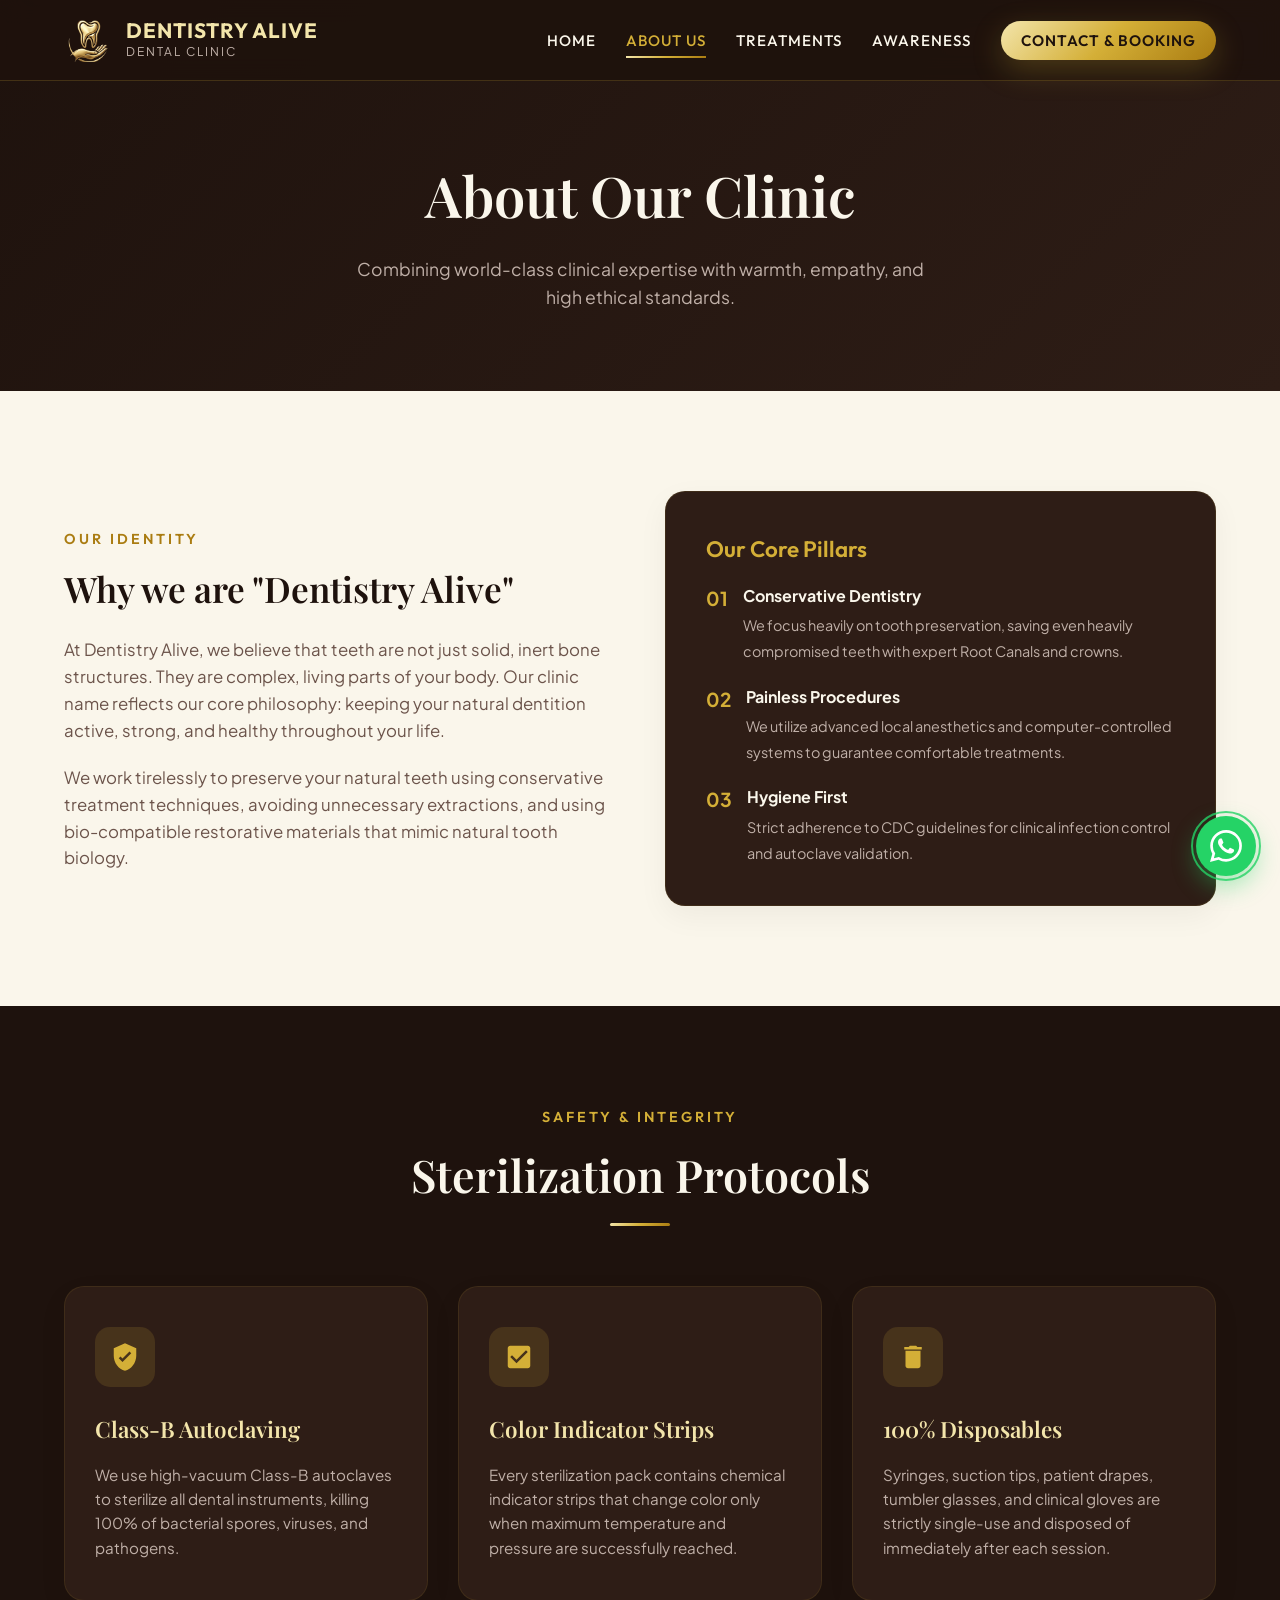
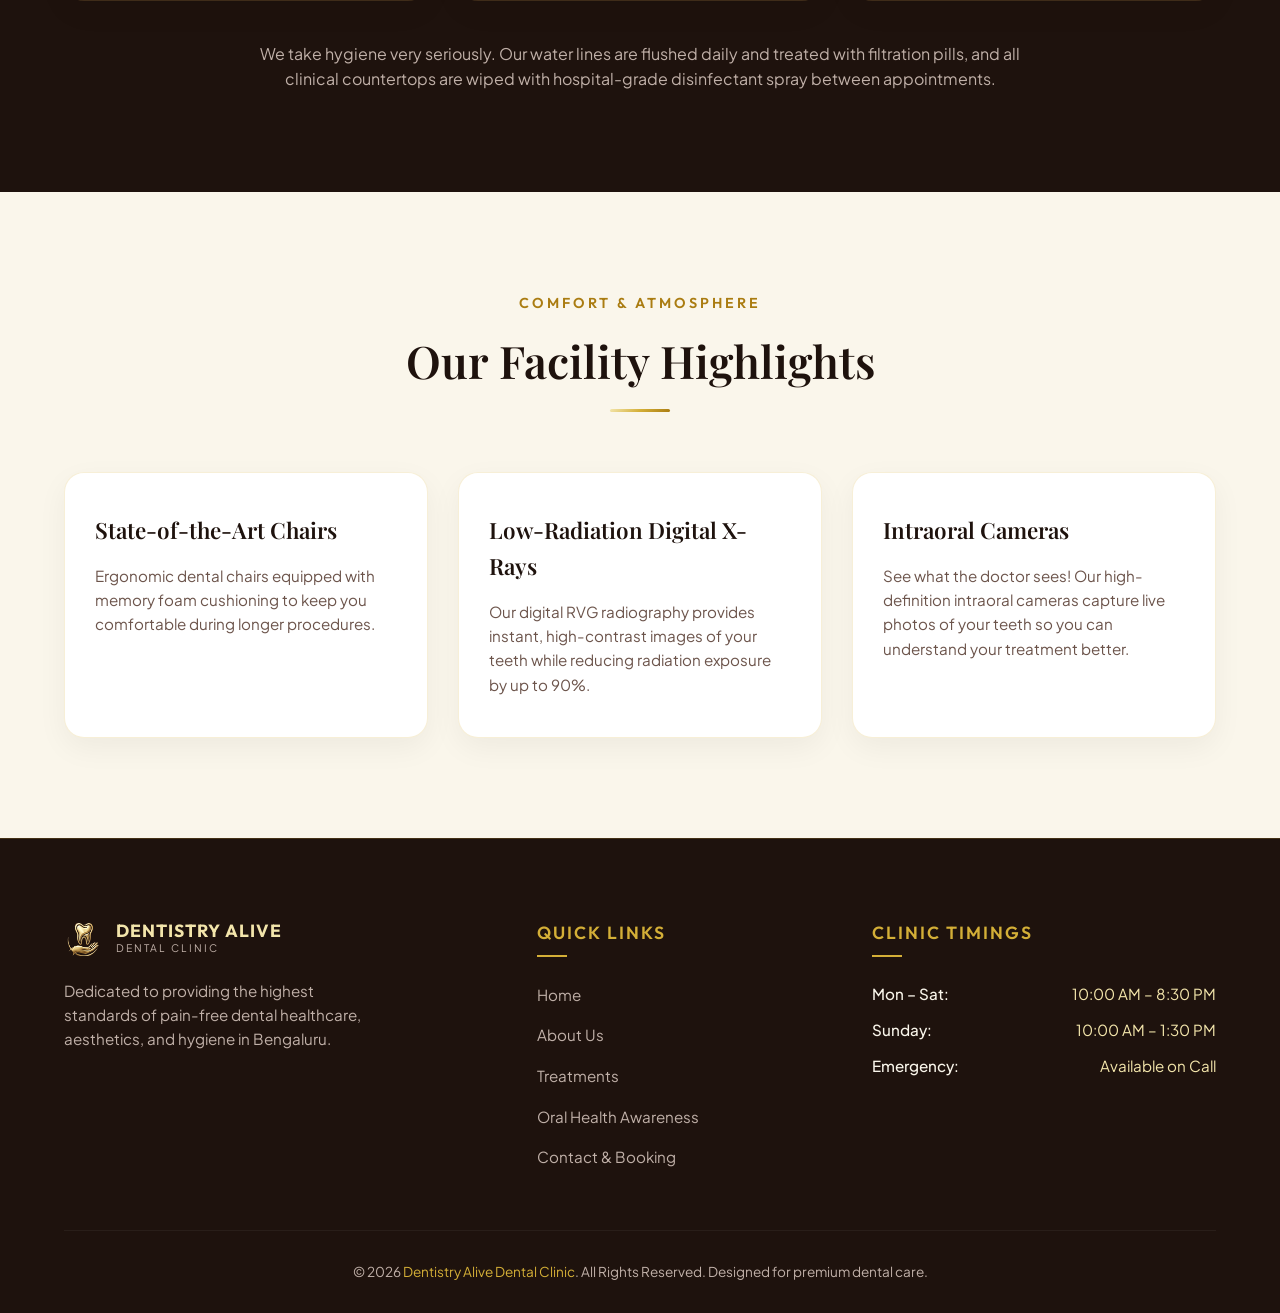
==== about.html @ 427a69ba "Initial commit of Dentistry Alive Dental Clinic website" ====
<!DOCTYPE html>
<html lang="en">
<head>
    <meta charset="UTF-8">
    <meta name="viewport" content="width=device-width, initial-scale=1.0">
    <title>About Us - Dentistry Alive Dental Clinic</title>
    <meta name="description" content="Learn more about Dentistry Alive Dental Clinic in Bengaluru. Discover our patient-centric values, top-notch sterilization protocols, and advanced technology.">
    
    <!-- CSS Stylesheets -->
    <link rel="stylesheet" href="css/style.css">
</head>
<body>

    <!-- Header / Navigation -->
    <header id="header">
        <div class="container">
            <div class="nav-wrapper">
                <a href="index.html" class="logo-container" id="logoLink">
                    <!-- Inline SVG animated logo -->
                    <img class="logo-icon" src="images/logo.png" alt="Dentistry Alive Logo">
                    <div class="logo-text">
                        <span class="title">Dentistry Alive</span>
                        <span class="subtitle">Dental Clinic</span>
                    </div>
                </a>
                
                <button class="hamburger" id="hamburgerBtn" aria-label="Toggle menu" aria-expanded="false">
                    <span></span>
                    <span></span>
                    <span></span>
                </button>
                
                <ul class="nav-menu" id="navMenu">
                    <li><a href="index.html" class="nav-link">Home</a></li>
                    <li><a href="about.html" class="nav-link">About Us</a></li>
                    <li><a href="treatments.html" class="nav-link">Treatments</a></li>
                    <li><a href="awareness.html" class="nav-link">Awareness</a></li>
                    <li><a href="contact.html" class="nav-link nav-cta">Contact & Booking</a></li>
                </ul>
            </div>
        </div>
    </header>

    <!-- Subpage Hero -->
    <section class="subpage-hero">
        <div class="container">
            <h1>About Our Clinic</h1>
            <p>Combining world-class clinical expertise with warmth, empathy, and high ethical standards.</p>
        </div>
    </section>

    <!-- Our Vision & Mission -->
    <section class="section section-light">
        <div class="container">
            <div class="grid-2">
                <div class="reveal reveal-text">
                    <span class="section-subtitle" style="display:inline-block; margin-bottom: 10px;">Our Identity</span>
                    <h2 style="font-size: 2.2rem; margin-bottom: 20px; color: var(--primary-dark);">Why we are "Dentistry Alive"</h2>
                    <p style="margin-bottom: 20px; font-size: 1.05rem; color: var(--text-muted-dark);">
                        At Dentistry Alive, we believe that teeth are not just solid, inert bone structures. They are complex, living parts of your body. Our clinic name reflects our core philosophy: keeping your natural dentition active, strong, and healthy throughout your life.
                    </p>
                    <p style="font-size: 1.05rem; color: var(--text-muted-dark);">
                        We work tirelessly to preserve your natural teeth using conservative treatment techniques, avoiding unnecessary extractions, and using bio-compatible restorative materials that mimic natural tooth biology.
                    </p>
                </div>
                <div>
                    <div class="card card-dark reveal reveal-photo" style="padding: 40px; border-radius: 20px;">
                        <h3 style="color: var(--accent-gold); margin-bottom: 15px; font-family: var(--font-accent); font-size: 1.4rem;">Our Core Pillars</h3>
                        <ul style="list-style: none; display: flex; flex-direction: column; gap: 20px; padding: 0;">
                            <li style="display: flex; gap: 15px; align-items: flex-start;">
                                <div style="color: var(--accent-gold); font-weight: bold; font-size: 1.2rem;">01</div>
                                <div>
                                    <strong style="color: var(--text-light); display: block; margin-bottom: 4px;">Conservative Dentistry</strong>
                                    <span style="font-size: 0.9rem; color: var(--text-muted-light);">We focus heavily on tooth preservation, saving even heavily compromised teeth with expert Root Canals and crowns.</span>
                                </div>
                            </li>
                            <li style="display: flex; gap: 15px; align-items: flex-start;">
                                <div style="color: var(--accent-gold); font-weight: bold; font-size: 1.2rem;">02</div>
                                <div>
                                    <strong style="color: var(--text-light); display: block; margin-bottom: 4px;">Painless Procedures</strong>
                                    <span style="font-size: 0.9rem; color: var(--text-muted-light);">We utilize advanced local anesthetics and computer-controlled systems to guarantee comfortable treatments.</span>
                                </div>
                            </li>
                            <li style="display: flex; gap: 15px; align-items: flex-start;">
                                <div style="color: var(--accent-gold); font-weight: bold; font-size: 1.2rem;">03</div>
                                <div>
                                    <strong style="color: var(--text-light); display: block; margin-bottom: 4px;">Hygiene First</strong>
                                    <span style="font-size: 0.9rem; color: var(--text-muted-light);">Strict adherence to CDC guidelines for clinical infection control and autoclave validation.</span>
                                </div>
                            </li>
                        </ul>
                    </div>
                </div>
            </div>
        </div>
    </section>

    <!-- Sterilization & Hygiene Protocol -->
    <section class="section section-dark">
        <div class="container">
            <div class="section-title-wrapper reveal reveal-text">
                <span class="section-subtitle">Safety & Integrity</span>
                <h2 class="section-title">Sterilization Protocols</h2>
            </div>
            
            <div class="grid-3">
                <div class="card card-dark reveal reveal-photo">
                    <div class="card-icon" style="background: rgba(212,175,55,0.15)">
                        <!-- Autoclave / Shield Icon -->
                        <svg viewBox="0 0 24 24" xmlns="http://www.w3.org/2000/svg">
                            <path d="M12 1L3 5v6c0 5.55 3.84 10.74 9 12 5.16-1.26 9-6.45 9-12V5l-9-4zm-2 15l-3-3 1.41-1.41L10 13.17l5.59-5.59L17 9l-7 7z" fill="var(--accent-gold)"/>
                        </svg>
                    </div>
                    <h3 class="card-title" style="color: var(--accent-gold-light);">Class-B Autoclaving</h3>
                    <p class="card-desc">We use high-vacuum Class-B autoclaves to sterilize all dental instruments, killing 100% of bacterial spores, viruses, and pathogens.</p>
                </div>

                <div class="card card-dark reveal reveal-photo">
                    <div class="card-icon" style="background: rgba(212,175,55,0.15)">
                        <!-- Chemical strip / check icon -->
                        <svg viewBox="0 0 24 24" xmlns="http://www.w3.org/2000/svg">
                            <path d="M19 3H5c-1.1 0-2 .9-2 2v14c0 1.1.9 2 2 2h14c1.1 0 2-.9 2-2V5c0-1.1-.9-2-2-2zm-9 14l-5-5 1.41-1.41L10 14.17l7.59-7.59L19 8l-9 9z" fill="var(--accent-gold)"/>
                        </svg>
                    </div>
                    <h3 class="card-title" style="color: var(--accent-gold-light);">Color Indicator Strips</h3>
                    <p class="card-desc">Every sterilization pack contains chemical indicator strips that change color only when maximum temperature and pressure are successfully reached.</p>
                </div>

                <div class="card card-dark reveal reveal-photo">
                    <div class="card-icon" style="background: rgba(212,175,55,0.15)">
                        <!-- Trash/Disposable Icon -->
                        <svg viewBox="0 0 24 24" xmlns="http://www.w3.org/2000/svg">
                            <path d="M6 19c0 1.1.9 2 2 2h8c1.1 0 2-.9 2-2V7H6v12zM19 4h-3.5l-1-1h-5l-1 1H5v2h14V4z" fill="var(--accent-gold)"/>
                        </svg>
                    </div>
                    <h3 class="card-title" style="color: var(--accent-gold-light);">100% Disposables</h3>
                    <p class="card-desc">Syringes, suction tips, patient drapes, tumbler glasses, and clinical gloves are strictly single-use and disposed of immediately after each session.</p>
                </div>
            </div>
            
            <p style="text-align: center; margin-top: 40px; color: var(--text-muted-light); max-width: 800px; margin-left: auto; margin-right: auto;">
                We take hygiene very seriously. Our water lines are flushed daily and treated with filtration pills, and all clinical countertops are wiped with hospital-grade disinfectant spray between appointments.
            </p>
        </div>
    </section>

    <!-- Clinic Environment / Facilities -->
    <section class="section section-light">
        <div class="container">
            <div class="section-title-wrapper reveal reveal-text">
                <span class="section-subtitle">Comfort & Atmosphere</span>
                <h2 class="section-title">Our Facility Highlights</h2>
            </div>
            
            <div class="grid-3">
                <div class="card reveal reveal-photo">
                    <h3 class="card-title">State-of-the-Art Chairs</h3>
                    <p class="card-desc">Ergonomic dental chairs equipped with memory foam cushioning to keep you comfortable during longer procedures.</p>
                </div>
                
                <div class="card reveal reveal-photo">
                    <h3 class="card-title">Low-Radiation Digital X-Rays</h3>
                    <p class="card-desc">Our digital RVG radiography provides instant, high-contrast images of your teeth while reducing radiation exposure by up to 90%.</p>
                </div>
                
                <div class="card reveal reveal-photo">
                    <h3 class="card-title">Intraoral Cameras</h3>
                    <p class="card-desc">See what the doctor sees! Our high-definition intraoral cameras capture live photos of your teeth so you can understand your treatment better.</p>
                </div>
            </div>
        </div>
    </section>

    <!-- Footer -->
    <footer>
        <div class="container">
            <div class="footer-grid">
                <div class="footer-brand">
                    <a href="index.html" class="logo-container" style="margin-bottom: 20px;">
                        <img class="logo-icon" src="images/logo.png" alt="Dentistry Alive Logo" style="width: 40px; height: 40px;">
                        <div class="logo-text">
                            <span class="title" style="font-size: 1.1rem;">Dentistry Alive</span>
                            <span class="subtitle" style="font-size: 0.65rem;">Dental Clinic</span>
                        </div>
                    </a>
                    <p>Dedicated to providing the highest standards of pain-free dental healthcare, aesthetics, and hygiene in Bengaluru.</p>
                </div>
                
                <div>
                    <h3 class="footer-title">Quick Links</h3>
                    <ul class="footer-links">
                        <li><a href="index.html">Home</a></li>
                        <li><a href="about.html">About Us</a></li>
                        <li><a href="treatments.html">Treatments</a></li>
                        <li><a href="awareness.html">Oral Health Awareness</a></li>
                        <li><a href="contact.html">Contact & Booking</a></li>
                    </ul>
                </div>
                
                <div>
                    <h3 class="footer-title">Clinic Timings</h3>
                    <ul class="footer-hours-list">
                        <li><span class="day">Mon – Sat:</span> <span class="time">10:00 AM – 8:30 PM</span></li>
                        <li><span class="day">Sunday:</span> <span class="time">10:00 AM – 1:30 PM</span></li>
                        <li><span class="day">Emergency:</span> <span class="time">Available on Call</span></li>
                    </ul>
                </div>
            </div>
            
            <div class="footer-bottom">
                <p>&copy; 2026 <span>Dentistry Alive Dental Clinic</span>. All Rights Reserved. Designed for premium dental care.</p>
            </div>
        </div>
    </footer>

    <!-- Scripts -->
    <script src="js/main.js"></script>
    <script src="js/logo-anim.js"></script>
</body>
</html>
---- css/style.css ----
@import url('https://fonts.googleapis.com/css2?family=Outfit:wght@300;400;500;600;700;800&family=Playfair+Display:ital,wght@0,400;0,600;0,700;1,400&family=Plus+Jakarta+Sans:wght@300;400;500;600;700&display=swap');

:root {
    --primary-dark: #1E120D;       /* Deep chocolate brown */
    --primary-mid: #2E1D16;        /* Mid chocolate brown */
    --primary-light: #4A3329;      /* Light chocolate brown for subtle states */
    --accent-gold: #D4AF37;        /* Shiny gold */
    --accent-gold-dark: #AA7C11;   /* Rich dark gold */
    --accent-gold-light: #F3E5AB;  /* Creamy soft gold */
    --accent-gold-gradient: linear-gradient(135deg, #F3E5AB 0%, #D4AF37 50%, #AA7C11 100%);
    --bg-cream: #FAF6EB;           /* Warm soft cream background */
    --bg-white: #FFFFFF;
    --text-dark: #2E1D16;
    --text-light: #FAF6EB;
    --text-muted-dark: #6C544B;
    --text-muted-light: #C0B0A8;
    --font-heading: 'Playfair Display', serif;
    --font-accent: 'Outfit', sans-serif;
    --font-body: 'Plus Jakarta Sans', sans-serif;
    
    --shadow-premium: 0 20px 40px rgba(0, 0, 0, 0.15);
    --shadow-gold: 0 10px 30px rgba(212, 175, 55, 0.25);
    --shadow-inset-gold: inset 0 0 15px rgba(243, 229, 171, 0.4);
    --border-gold-subtle: 1px solid rgba(212, 175, 55, 0.2);
    --border-gold-bright: 1px solid rgba(212, 175, 55, 0.6);
    --transition-smooth: all 0.4s cubic-bezier(0.16, 1, 0.3, 1);
}

/* Global Reset */
* {
    box-sizing: border-box;
    margin: 0;
    padding: 0;
    scroll-behavior: smooth;
}

body {
    font-family: var(--font-body);
    background-color: var(--bg-cream);
    color: var(--text-dark);
    line-height: 1.6;
    overflow-x: hidden;
}

h1, h2, h3, h4, h5, h6 {
    font-family: var(--font-heading);
    font-weight: 600;
}

/* Scrollbar styling */
::-webkit-scrollbar {
    width: 10px;
}
::-webkit-scrollbar-track {
    background: var(--primary-dark);
}
::-webkit-scrollbar-thumb {
    background: var(--accent-gold-dark);
    border-radius: 5px;
    border: 2px solid var(--primary-dark);
}
::-webkit-scrollbar-thumb:hover {
    background: var(--accent-gold);
}

/* Header & Navigation */
header {
    position: fixed;
    top: 0;
    left: 0;
    width: 100%;
    z-index: 100;
    background: rgba(30, 18, 13, 0.9);
    backdrop-filter: blur(12px);
    -webkit-backdrop-filter: blur(12px);
    border-bottom: var(--border-gold-subtle);
    padding: 15px 0;
    transition: var(--transition-smooth);
}

header.scrolled {
    padding: 10px 0;
    background: rgba(30, 18, 13, 0.98);
    box-shadow: 0 10px 30px rgba(0,0,0,0.3);
}

.container {
    max-width: 1200px;
    margin: 0 auto;
    padding: 0 24px;
}

.nav-wrapper {
    display: flex;
    justify-content: space-between;
    align-items: center;
}

/* Logo Animation in Header */
.logo-container {
    display: flex;
    align-items: center;
    text-decoration: none;
    gap: 12px;
}

.logo-icon {
    width: 50px;
    height: 50px;
    object-fit: contain;
}

.logo-text {
    display: flex;
    flex-direction: column;
}

.logo-text .title {
    font-family: var(--font-accent);
    font-weight: 700;
    font-size: 1.3rem;
    color: var(--accent-gold-light);
    letter-spacing: 1px;
    text-transform: uppercase;
    line-height: 1.1;
}

.logo-text .subtitle {
    font-family: var(--font-body);
    font-size: 0.75rem;
    color: var(--text-muted-light);
    letter-spacing: 2px;
    text-transform: uppercase;
}

.nav-menu {
    display: flex;
    list-style: none;
    gap: 30px;
    align-items: center;
}

.nav-link {
    text-decoration: none;
    color: var(--text-light);
    font-family: var(--font-accent);
    font-weight: 500;
    font-size: 0.95rem;
    letter-spacing: 1px;
    text-transform: uppercase;
    position: relative;
    padding: 8px 0;
    transition: var(--transition-smooth);
}

.nav-link::after {
    content: '';
    position: absolute;
    bottom: 0;
    left: 0;
    width: 0;
    height: 2px;
    background: var(--accent-gold-gradient);
    transition: var(--transition-smooth);
}

.nav-link:hover {
    color: var(--accent-gold);
}

.nav-link:hover::after,
.nav-link.active::after {
    width: 100%;
}

.nav-link.active {
    color: var(--accent-gold);
}

/* CTA Button in Nav */
.nav-cta {
    background: var(--accent-gold-gradient);
    color: var(--primary-dark) !important;
    padding: 10px 20px !important;
    border-radius: 30px;
    font-weight: 600;
    box-shadow: var(--shadow-gold);
    border: none;
    transition: var(--transition-smooth);
}

.nav-cta::after {
    display: none;
}

.nav-cta:hover {
    transform: translateY(-2px);
    box-shadow: 0 15px 30px rgba(212, 175, 55, 0.4);
    color: var(--primary-dark);
}

/* Mobile Toggle Hamburger */
.hamburger {
    display: none;
    flex-direction: column;
    width: 25px;
    height: 20px;
    justify-content: space-between;
    cursor: pointer;
    background: transparent;
    border: none;
    z-index: 101;
}

.hamburger span {
    display: block;
    height: 3px;
    width: 100%;
    background-color: var(--accent-gold);
    border-radius: 3px;
    transition: var(--transition-smooth);
}

/* Page Hero Section */
.hero-section {
    position: relative;
    padding: 180px 0 120px 0;
    background: linear-gradient(135deg, var(--primary-dark) 0%, var(--primary-mid) 100%);
    color: var(--text-light);
    overflow: hidden;
}

.hero-section::before {
    content: '';
    position: absolute;
    top: 0;
    left: 0;
    width: 100%;
    height: 100%;
    background-image: radial-gradient(circle at 80% 30%, rgba(214, 175, 55, 0.08) 0%, transparent 60%);
    pointer-events: none;
}

.hero-grid {
    display: grid;
    grid-template-columns: 1.1fr 0.9fr;
    gap: 60px;
    align-items: center;
}

.hero-content {
    z-index: 2;
}

.hero-tagline {
    font-family: var(--font-accent);
    color: var(--accent-gold);
    font-weight: 600;
    font-size: 1rem;
    letter-spacing: 3px;
    text-transform: uppercase;
    margin-bottom: 20px;
    display: flex;
    align-items: center;
    gap: 8px;
}

.hero-tagline::before {
    content: '';
    width: 30px;
    height: 1px;
    background-color: var(--accent-gold);
}

.hero-title {
    font-size: 4rem;
    line-height: 1.1;
    font-weight: 700;
    margin-bottom: 25px;
    color: var(--text-light);
}

.hero-title span.gold-text {
    background: var(--accent-gold-gradient);
    -webkit-background-clip: text;
    -webkit-text-fill-color: transparent;
    display: inline-block;
    position: relative;
}

/* Smile underline effect */
.smile-underline {
    display: block;
    width: 220px;
    height: 25px;
    margin-top: 5px;
    background: url("data:image/svg+xml,%3Csvg xmlns='http://www.w3.org/2000/svg' viewBox='0 0 200 20' fill='none'%3E%3Cpath d='M10,2 C70,18 130,18 190,2' stroke='%23D4AF37' stroke-width='4' stroke-linecap='round'/%3E%3C/svg%3E") no-repeat center;
    background-size: contain;
}

.hero-desc {
    font-size: 1.1rem;
    color: var(--text-muted-light);
    margin-bottom: 35px;
    max-width: 550px;
}

.hero-buttons {
    display: flex;
    gap: 20px;
    flex-wrap: wrap;
}

.btn {
    display: inline-flex;
    align-items: center;
    justify-content: center;
    padding: 15px 35px;
    border-radius: 50px;
    font-family: var(--font-accent);
    font-weight: 600;
    font-size: 1rem;
    letter-spacing: 1px;
    text-transform: uppercase;
    text-decoration: none;
    transition: var(--transition-smooth);
    cursor: pointer;
}

.btn-primary {
    background: var(--accent-gold-gradient);
    color: var(--primary-dark);
    border: none;
    box-shadow: var(--shadow-gold);
    position: relative;
    overflow: hidden;
}

.btn-primary::after {
    content: '';
    position: absolute;
    top: -50%;
    left: -50%;
    width: 200%;
    height: 200%;
    background: radial-gradient(circle, rgba(255,255,255,0.3) 0%, transparent 60%);
    transform: scale(0);
    transition: transform 0.6s ease-out;
}

.btn-primary:hover::after {
    transform: scale(1);
}

.btn-primary:hover {
    transform: translateY(-3px);
    box-shadow: 0 20px 45px rgba(212, 175, 55, 0.45);
}

.btn-secondary {
    background: transparent;
    color: var(--text-light);
    border: var(--border-gold-bright);
}

.btn-secondary:hover {
    background: rgba(212, 175, 55, 0.1);
    transform: translateY(-3px);
}

.hero-location {
    display: flex;
    align-items: center;
    gap: 10px;
    margin-top: 35px;
    font-family: var(--font-accent);
    color: var(--accent-gold-light);
    font-size: 0.95rem;
}

.hero-location svg {
    fill: var(--accent-gold);
    width: 20px;
    height: 20px;
}

/* Hero image wrapper referencing user image */
.hero-image-wrapper {
    position: relative;
    width: 100%;
    height: 480px;
    display: flex;
    justify-content: center;
    align-items: center;
}

.hero-img-box {
    position: relative;
    width: 90%;
    height: 100%;
    border-radius: 24px;
    overflow: hidden;
    box-shadow: var(--shadow-premium);
    border: var(--border-gold-subtle);
}

.hero-img-box img {
    width: 100%;
    height: 100%;
    object-fit: cover;
    object-position: center;
}

.hero-img-box::after {
    content: '';
    position: absolute;
    top: 0;
    left: 0;
    width: 100%;
    height: 100%;
    background: linear-gradient(to top, rgba(30, 18, 13, 0.6) 0%, transparent 60%);
}

.hero-badge {
    position: absolute;
    bottom: -20px;
    left: -20px;
    background: var(--primary-mid);
    border: var(--border-gold-bright);
    border-radius: 16px;
    padding: 20px;
    display: flex;
    align-items: center;
    gap: 15px;
    box-shadow: var(--shadow-premium);
    z-index: 3;
}

/* Professional Right-Half Fade-out Layout for Hero Image */
@media (min-width: 992px) {
    .hero-image-wrapper {
        position: absolute;
        top: 0;
        right: 0;
        width: 50%;
        height: 100%;
        height: 100% !important;
        margin: 0;
        padding: 0;
        z-index: 1;
    }

    .hero-img-box {
        width: 100%;
        height: 100%;
        border-radius: 0;
        border: none;
        box-shadow: none;
        mask-image: linear-gradient(to right, transparent 0%, black 45%);
        -webkit-mask-image: linear-gradient(to right, transparent 0%, black 45%);
    }

    .hero-img-box img {
        object-position: 40% center; /* Keep consultation scene aligned */
    }

    .hero-img-box::after {
        background: linear-gradient(to top, rgba(30, 18, 13, 0.7) 0%, transparent 40%),
                    linear-gradient(to right, rgba(30, 18, 13, 0.9) 0%, transparent 20%);
    }

    .hero-badge {
        bottom: 50px;
        left: 140px; /* Align badge into the visible/non-faded section */
        box-shadow: 0 15px 35px rgba(0, 0, 0, 0.5);
    }
}

.hero-badge .icon-box {
    background: var(--accent-gold-gradient);
    width: 45px;
    height: 45px;
    border-radius: 12px;
    display: flex;
    align-items: center;
    justify-content: center;
}

.hero-badge .icon-box svg {
    width: 22px;
    height: 22px;
    fill: var(--primary-dark);
}

.hero-badge .badge-text {
    display: flex;
    flex-direction: column;
}

.hero-badge .badge-num {
    font-family: var(--font-accent);
    font-weight: 700;
    font-size: 1.4rem;
    color: var(--accent-gold);
    line-height: 1;
}

.hero-badge .badge-label {
    font-size: 0.8rem;
    color: var(--text-muted-light);
    letter-spacing: 1px;
}

/* Page Headers for Subpages */
.subpage-hero {
    padding: 150px 0 80px 0;
    background: linear-gradient(135deg, var(--primary-dark) 0%, var(--primary-mid) 100%);
    color: var(--text-light);
    text-align: center;
}

.subpage-hero h1 {
    font-size: 3.5rem;
    margin-bottom: 15px;
}

.subpage-hero p {
    color: var(--text-muted-light);
    max-width: 600px;
    margin: 0 auto;
    font-size: 1.1rem;
}

/* Section styling */
.section {
    padding: 100px 0;
}

.section-light {
    background-color: var(--bg-cream);
}

.section-dark {
    background-color: var(--primary-dark);
    color: var(--text-light);
}

.section-title-wrapper {
    text-align: center;
    margin-bottom: 60px;
}

.section-subtitle {
    font-family: var(--font-accent);
    color: var(--accent-gold-dark);
    font-weight: 600;
    font-size: 0.9rem;
    letter-spacing: 3px;
    text-transform: uppercase;
    margin-bottom: 10px;
    display: block;
}

.section-dark .section-subtitle {
    color: var(--accent-gold);
}

.section-title {
    font-size: 2.8rem;
    color: var(--primary-dark);
    position: relative;
    display: inline-block;
    padding-bottom: 15px;
}

.section-dark .section-title {
    color: var(--text-light);
}

.section-title::after {
    content: '';
    position: absolute;
    bottom: 0;
    left: 50%;
    transform: translateX(-50%);
    width: 60px;
    height: 3px;
    background: var(--accent-gold-gradient);
    border-radius: 3px;
}

/* Grid Layouts */
.grid-3 {
    display: grid;
    grid-template-columns: repeat(3, 1fr);
    gap: 30px;
}

.grid-2 {
    display: grid;
    grid-template-columns: repeat(2, 1fr);
    gap: 50px;
    align-items: center;
}

/* Card Styling */
.card {
    background: var(--bg-white);
    border-radius: 20px;
    padding: 40px 30px;
    box-shadow: 0 10px 30px rgba(0,0,0,0.05);
    border: var(--border-gold-subtle);
    transition: var(--transition-smooth);
    position: relative;
    overflow: hidden;
}

.card::before {
    content: '';
    position: absolute;
    top: 0;
    left: 0;
    width: 100%;
    height: 4px;
    background: var(--accent-gold-gradient);
    transform: scaleX(0);
    transition: var(--transition-smooth);
    transform-origin: left;
}

.card:hover {
    transform: translateY(-8px);
    box-shadow: var(--shadow-premium);
}

.card:hover::before {
    transform: scaleX(1);
}

.card-icon {
    width: 60px;
    height: 60px;
    background: rgba(212, 175, 55, 0.1);
    border-radius: 15px;
    display: flex;
    align-items: center;
    justify-content: center;
    margin-bottom: 25px;
    transition: var(--transition-smooth);
}

.card-icon svg {
    width: 30px;
    height: 30px;
    fill: var(--accent-gold-dark);
    transition: var(--transition-smooth);
}

.card:hover .card-icon {
    background: var(--accent-gold-gradient);
}

.card:hover .card-icon svg {
    fill: var(--primary-dark);
}

.card-title {
    font-size: 1.4rem;
    margin-bottom: 15px;
    color: var(--primary-dark);
}

.card-desc {
    color: var(--text-muted-dark);
    font-size: 0.95rem;
}

/* Dark Card Styling (For treatments / awareness on dark background) */
.card-dark {
    background: var(--primary-mid);
    color: var(--text-light);
    border: 1px solid rgba(212, 175, 55, 0.1);
}

.card-dark .card-title {
    color: var(--text-light);
}

.card-dark .card-desc {
    color: var(--text-muted-light);
}

/* Floating WhatsApp Logo */
.whatsapp-float {
    position: fixed;
    bottom: 24px;
    right: 24px;
    width: 60px;
    height: 60px;
    background-color: #25D366;
    color: white;
    border-radius: 50%;
    display: flex;
    align-items: center;
    justify-content: center;
    box-shadow: 0 10px 25px rgba(37, 211, 102, 0.4);
    z-index: 999;
    text-decoration: none;
    transition: var(--transition-smooth);
}

.whatsapp-float svg {
    width: 32px;
    height: 32px;
    fill: white;
}

.whatsapp-float::before {
    content: '';
    position: absolute;
    top: -5px;
    left: -5px;
    right: -5px;
    bottom: -5px;
    border: 2px solid #25D366;
    border-radius: 50%;
    animation: whatsapp-pulse 2s infinite;
    opacity: 0.8;
}

.whatsapp-float:hover {
    transform: translateY(-5px) scale(1.05);
    box-shadow: 0 15px 30px rgba(37, 211, 102, 0.6);
}

@keyframes whatsapp-pulse {
    0% {
        transform: scale(0.95);
        opacity: 0.8;
    }
    50% {
        transform: scale(1.1);
        opacity: 0.3;
    }
    100% {
        transform: scale(1.2);
        opacity: 0;
    }
}

/* Contact & Form styling */
.contact-grid {
    display: grid;
    grid-template-columns: 0.8fr 1.2fr;
    gap: 50px;
}

.contact-info-panel {
    background: linear-gradient(135deg, var(--primary-dark) 0%, var(--primary-mid) 100%);
    color: var(--text-light);
    padding: 50px 40px;
    border-radius: 24px;
    box-shadow: var(--shadow-premium);
    border: var(--border-gold-subtle);
    display: flex;
    flex-direction: column;
    gap: 40px;
}

.info-item {
    display: flex;
    gap: 20px;
    align-items: flex-start;
}

.info-icon {
    width: 50px;
    height: 50px;
    background: rgba(212, 175, 55, 0.1);
    border: var(--border-gold-subtle);
    border-radius: 12px;
    display: flex;
    align-items: center;
    justify-content: center;
    flex-shrink: 0;
}

.info-icon svg {
    width: 24px;
    height: 24px;
    fill: var(--accent-gold);
}

.info-details h3 {
    font-family: var(--font-accent);
    font-size: 1.1rem;
    font-weight: 600;
    color: var(--accent-gold-light);
    margin-bottom: 5px;
    text-transform: uppercase;
    letter-spacing: 1px;
}

.info-details p, .info-details a {
    color: var(--text-muted-light);
    text-decoration: none;
    font-size: 0.95rem;
    transition: var(--transition-smooth);
}

.info-details a:hover {
    color: var(--accent-gold);
}

.social-links {
    display: flex;
    gap: 15px;
    margin-top: 10px;
}

.social-btn {
    width: 40px;
    height: 40px;
    border-radius: 50%;
    background: rgba(255,255,255,0.05);
    border: 1px solid rgba(255,255,255,0.1);
    display: flex;
    align-items: center;
    justify-content: center;
    color: var(--text-light);
    transition: var(--transition-smooth);
}

.social-btn:hover {
    background: var(--accent-gold);
    color: var(--primary-dark);
    transform: translateY(-3px);
}

/* Interactive Form */
.booking-card {
    background: var(--bg-white);
    padding: 50px;
    border-radius: 24px;
    box-shadow: 0 15px 35px rgba(0,0,0,0.05);
    border: var(--border-gold-subtle);
}

.booking-form {
    display: grid;
    grid-template-columns: 1fr 1fr;
    gap: 25px;
}

.form-full-width {
    grid-column: span 2;
}

.form-group {
    display: flex;
    flex-direction: column;
    gap: 8px;
}

.form-label {
    font-family: var(--font-accent);
    font-size: 0.9rem;
    font-weight: 600;
    color: var(--primary-dark);
    text-transform: uppercase;
    letter-spacing: 1px;
}

.form-control {
    width: 100%;
    padding: 15px 20px;
    border-radius: 12px;
    border: 1px solid #D6CEB2;
    background-color: #FAF9F5;
    font-family: var(--font-body);
    font-size: 1rem;
    color: var(--text-dark);
    transition: var(--transition-smooth);
}

.form-control:focus {
    outline: none;
    border-color: var(--accent-gold);
    background-color: var(--bg-white);
    box-shadow: 0 0 10px rgba(212, 175, 55, 0.15);
}

textarea.form-control {
    resize: vertical;
    min-height: 120px;
}

.form-actions {
    grid-column: span 2;
    display: flex;
    gap: 20px;
    margin-top: 15px;
    flex-wrap: wrap;
}

.form-actions .btn {
    flex: 1;
    min-width: 200px;
}

.btn-whatsapp-book {
    background: #25D366;
    color: white;
    border: none;
    box-shadow: 0 10px 20px rgba(37, 211, 102, 0.2);
}

.btn-whatsapp-book:hover {
    background: #20BA56;
    transform: translateY(-3px);
    box-shadow: 0 15px 30px rgba(37, 211, 102, 0.4);
}

.btn-whatsapp-book svg {
    margin-right: 10px;
    fill: white;
    width: 20px;
    height: 20px;
}

.btn-gmail-book {
    background: #D44638;
    color: white;
    border: none;
    box-shadow: 0 10px 20px rgba(212, 70, 56, 0.2);
}

.btn-gmail-book:hover {
    background: #C23A2C;
    transform: translateY(-3px);
    box-shadow: 0 15px 30px rgba(212, 70, 56, 0.4);
}

.btn-gmail-book svg {
    margin-right: 10px;
    fill: white;
    width: 20px;
    height: 20px;
}

/* Map Embed Container */
.map-section {
    padding: 0;
    line-height: 0;
    position: relative;
}

.map-container {
    width: 100%;
    height: 450px;
    border-top: 3px solid var(--accent-gold);
    border-bottom: 3px solid var(--accent-gold);
    position: relative;
    overflow: hidden;
}

.map-container iframe {
    width: 100%;
    height: 100%;
    border: 0;
}

.map-overlay-card {
    position: absolute;
    top: 30px;
    left: 30px;
    background: var(--primary-dark);
    color: var(--text-light);
    padding: 30px;
    border-radius: 16px;
    border: var(--border-gold-bright);
    box-shadow: var(--shadow-premium);
    max-width: 320px;
    line-height: 1.6;
    z-index: 10;
}

.map-overlay-card h3 {
    color: var(--accent-gold);
    font-size: 1.2rem;
    margin-bottom: 10px;
    font-family: var(--font-accent);
}

.map-overlay-card p {
    font-size: 0.9rem;
    color: var(--text-muted-light);
    margin-bottom: 15px;
}

.map-overlay-card .btn-map {
    display: inline-flex;
    align-items: center;
    color: var(--primary-dark);
    background: var(--accent-gold-gradient);
    padding: 8px 16px;
    border-radius: 8px;
    font-size: 0.85rem;
    font-weight: 600;
    text-decoration: none;
    text-transform: uppercase;
    letter-spacing: 0.5px;
    transition: var(--transition-smooth);
}

.map-overlay-card .btn-map:hover {
    transform: translateY(-2px);
    box-shadow: var(--shadow-gold);
}

/* Footer styling */
footer {
    background: var(--primary-dark);
    color: var(--text-light);
    padding: 80px 0 30px 0;
    border-top: var(--border-gold-subtle);
}

.footer-grid {
    display: grid;
    grid-template-columns: 1.2fr 0.8fr 1fr;
    gap: 60px;
    margin-bottom: 60px;
}

.footer-brand .logo-container {
    margin-bottom: 20px;
}

.footer-brand p {
    color: var(--text-muted-light);
    margin-bottom: 20px;
    max-width: 320px;
    font-size: 0.95rem;
}

.footer-title {
    font-family: var(--font-accent);
    color: var(--accent-gold);
    font-size: 1.1rem;
    text-transform: uppercase;
    letter-spacing: 2px;
    margin-bottom: 25px;
    position: relative;
    padding-bottom: 10px;
}

.footer-title::after {
    content: '';
    position: absolute;
    bottom: 0;
    left: 0;
    width: 30px;
    height: 2px;
    background: var(--accent-gold);
}

.footer-links {
    list-style: none;
    display: flex;
    flex-direction: column;
    gap: 15px;
}

.footer-links a {
    color: var(--text-muted-light);
    text-decoration: none;
    transition: var(--transition-smooth);
    font-size: 0.95rem;
}

.footer-links a:hover {
    color: var(--accent-gold);
    padding-left: 5px;
}

.footer-hours-list {
    list-style: none;
    display: flex;
    flex-direction: column;
    gap: 12px;
    font-size: 0.95rem;
}

.footer-hours-list li {
    display: flex;
    justify-content: space-between;
    color: var(--text-muted-light);
}

.footer-hours-list span.day {
    color: var(--text-light);
    font-weight: 500;
}

.footer-hours-list span.time {
    color: var(--accent-gold-light);
}

.footer-bottom {
    border-top: 1px solid rgba(255,255,255,0.05);
    padding-top: 30px;
    text-align: center;
    font-size: 0.85rem;
    color: var(--text-muted-light);
}

.footer-bottom p span {
    color: var(--accent-gold);
}

/* Treatment Page Styling */
.treatment-hero-card {
    background: linear-gradient(135deg, var(--primary-mid) 0%, var(--primary-dark) 100%);
    border: var(--border-gold-bright);
    border-radius: 24px;
    padding: 60px;
    margin-bottom: 80px;
    box-shadow: var(--shadow-premium);
}

.treatment-hero-flex {
    display: flex;
    justify-content: space-between;
    align-items: center;
    gap: 40px;
}

.treatment-hero-text {
    flex: 1.2;
}

.treatment-hero-text h2 {
    font-size: 2.2rem;
    color: var(--accent-gold-light);
    margin-bottom: 20px;
}

.treatment-hero-text p {
    color: var(--text-muted-light);
    font-size: 1.05rem;
    margin-bottom: 30px;
}

.treatment-hero-icon {
    flex: 0.8;
    display: flex;
    justify-content: center;
}

.treatment-hero-icon svg {
    width: 150px;
    height: 150px;
    fill: var(--accent-gold);
    filter: drop-shadow(0 0 20px rgba(212, 175, 55, 0.3));
}

.treatment-list-grid {
    display: grid;
    grid-template-columns: repeat(2, 1fr);
    gap: 40px;
}

.treatment-item-box {
    background: var(--bg-white);
    border-radius: 20px;
    overflow: hidden;
    box-shadow: 0 10px 30px rgba(0,0,0,0.04);
    border: var(--border-gold-subtle);
    display: flex;
    transition: var(--transition-smooth);
}

.treatment-item-box:hover {
    transform: translateY(-5px);
    box-shadow: var(--shadow-premium);
}

.treatment-item-img {
    width: 160px;
    background-color: var(--primary-mid);
    position: relative;
    display: flex;
    align-items: center;
    justify-content: center;
    flex-shrink: 0;
}

.treatment-item-img svg {
    width: 80px;
    height: 80px;
    fill: var(--accent-gold-light);
}

.treatment-item-content {
    padding: 30px;
}

.treatment-item-title {
    font-size: 1.3rem;
    margin-bottom: 12px;
    color: var(--primary-dark);
}

.treatment-item-desc {
    color: var(--text-muted-dark);
    font-size: 0.9rem;
    margin-bottom: 15px;
}

.treatment-item-link {
    color: var(--accent-gold-dark);
    font-family: var(--font-accent);
    font-size: 0.85rem;
    font-weight: 600;
    text-transform: uppercase;
    text-decoration: none;
    letter-spacing: 1px;
    display: inline-flex;
    align-items: center;
    gap: 5px;
}

.treatment-item-link::after {
    content: '→';
    transition: var(--transition-smooth);
}

.treatment-item-link:hover::after {
    transform: translateX(5px);
}

/* Dental Awareness Page Elements */
.quiz-section {
    background: linear-gradient(135deg, var(--primary-dark) 0%, var(--primary-mid) 100%);
    color: var(--text-light);
    border-radius: 24px;
    border: var(--border-gold-bright);
    padding: 60px 40px;
    box-shadow: var(--shadow-premium);
    position: relative;
    overflow: hidden;
}

.quiz-container {
    max-width: 700px;
    margin: 0 auto;
}

.quiz-header {
    text-align: center;
    margin-bottom: 40px;
}

.quiz-badge {
    display: inline-block;
    padding: 6px 16px;
    background: rgba(212, 175, 55, 0.15);
    color: var(--accent-gold);
    border-radius: 30px;
    font-family: var(--font-accent);
    font-size: 0.8rem;
    font-weight: 600;
    letter-spacing: 2px;
    text-transform: uppercase;
    margin-bottom: 15px;
    border: var(--border-gold-subtle);
}

.quiz-question-box {
    margin-bottom: 30px;
}

.quiz-question-num {
    font-family: var(--font-accent);
    font-size: 0.95rem;
    color: var(--accent-gold);
    margin-bottom: 10px;
}

.quiz-question {
    font-size: 1.6rem;
    margin-bottom: 25px;
}

.quiz-options {
    display: flex;
    flex-direction: column;
    gap: 15px;
}

.quiz-option-btn {
    background: rgba(255,255,255,0.03);
    border: 1px solid rgba(255,255,255,0.1);
    border-radius: 12px;
    padding: 16px 24px;
    color: var(--text-light);
    font-family: var(--font-body);
    font-size: 1rem;
    text-align: left;
    cursor: pointer;
    transition: var(--transition-smooth);
}

.quiz-option-btn:hover {
    background: rgba(212, 175, 55, 0.1);
    border-color: var(--accent-gold);
}

.quiz-option-btn.correct {
    background: rgba(37, 211, 102, 0.2);
    border-color: #25D366;
}

.quiz-option-btn.wrong {
    background: rgba(212, 70, 56, 0.2);
    border-color: #d44638;
}

.quiz-explanation {
    margin-top: 25px;
    background: rgba(212, 175, 55, 0.08);
    border-left: 4px solid var(--accent-gold);
    padding: 20px;
    border-radius: 0 12px 12px 0;
    display: none;
}

.quiz-explanation h4 {
    color: var(--accent-gold);
    margin-bottom: 8px;
    font-family: var(--font-accent);
}

.quiz-actions {
    display: flex;
    justify-content: space-between;
    align-items: center;
    margin-top: 30px;
}

.quiz-score-panel {
    text-align: center;
    display: none;
}

.quiz-score-circle {
    width: 150px;
    height: 150px;
    border: 5px solid var(--accent-gold);
    border-radius: 50%;
    margin: 30px auto;
    display: flex;
    flex-direction: column;
    justify-content: center;
    align-items: center;
    box-shadow: var(--shadow-gold);
}

.quiz-score-num {
    font-size: 3rem;
    font-weight: 700;
    font-family: var(--font-accent);
    color: var(--accent-gold);
}

.quiz-score-lbl {
    font-size: 0.8rem;
    color: var(--text-muted-light);
}

/* Responsive Overrides (Mobile First / Tablet Checks) */
@media (max-width: 1024px) {
    .hero-grid {
        gap: 40px;
    }
    .hero-title {
        font-size: 3.2rem;
    }
    .hero-image-wrapper {
        height: 400px;
    }
    .treatment-list-grid {
        grid-template-columns: 1fr;
    }
}

@media (max-width: 768px) {
    /* Navbar Hamburger */
    .hamburger {
        display: flex;
    }
    
    .nav-menu {
        position: fixed;
        top: 0;
        right: -100%;
        width: 80%;
        max-width: 400px;
        height: 100vh;
        background-color: var(--primary-dark);
        flex-direction: column;
        justify-content: center;
        align-items: center;
        z-index: 100;
        transition: var(--transition-smooth);
        box-shadow: -10px 0 30px rgba(0,0,0,0.5);
    }
    
    .nav-menu.active {
        right: 0;
    }
    
    .hamburger.active span:nth-child(1) {
        transform: rotate(45deg) translate(5px, 5px);
    }
    
    .hamburger.active span:nth-child(2) {
        opacity: 0;
    }
    
    .hamburger.active span:nth-child(3) {
        transform: rotate(-45deg) translate(7px, -7px);
    }
    
    .hero-grid {
        grid-template-columns: 1fr;
        text-align: center;
        gap: 60px;
    }
    
    .hero-content {
        display: flex;
        flex-direction: column;
        align-items: center;
    }
    
    .hero-tagline {
        justify-content: center;
    }
    
    .hero-tagline::before {
        display: none;
    }
    
    .smile-underline {
        margin: 5px auto 0 auto;
    }
    
    .hero-desc {
        margin-left: auto;
        margin-right: auto;
    }
    
    .hero-buttons {
        justify-content: center;
    }
    
    .hero-image-wrapper {
        height: 380px;
    }
    
    .hero-badge {
        bottom: -15px;
        left: 50%;
        transform: translateX(-50%);
        width: 90%;
        max-width: 320px;
        justify-content: center;
    }
    
    .grid-3 {
        grid-template-columns: 1fr;
        gap: 30px;
    }
    
    .grid-2 {
        grid-template-columns: 1fr;
        gap: 40px;
    }
    
    .contact-grid {
        grid-template-columns: 1fr;
    }
    
    .booking-form {
        grid-template-columns: 1fr;
    }
    
    .form-full-width {
        grid-column: span 1;
    }
    
    .form-actions {
        grid-column: span 1;
        flex-direction: column;
    }
    
    .footer-grid {
        grid-template-columns: 1fr;
        gap: 40px;
    }
    
    .treatment-hero-flex {
        flex-direction: column;
        text-align: center;
    }
    
    .treatment-item-box {
        flex-direction: column;
    }
    
    .treatment-item-img {
        width: 100%;
        height: 180px;
    }
    
    .subpage-hero h1 {
        font-size: 2.5rem;
    }
}

@media (max-width: 480px) {
    .hero-title {
        font-size: 2.4rem;
    }
    .smile-underline {
        width: 160px;
        height: 18px;
    }
    .hero-buttons .btn {
        width: 100%;
    }
    .booking-card {
        padding: 30px 20px;
    }
    .whatsapp-float {
        bottom: 16px;
        right: 16px;
        width: 50px;
        height: 50px;
    }
    .whatsapp-float svg {
        width: 26px;
        height: 26px;
    }
}

/* Scroll Reveal Animations */
.reveal {
    opacity: 0;
    will-change: transform, opacity, filter;
    transition: opacity 2s cubic-bezier(0.16, 1, 0.3, 1), 
                transform 2s cubic-bezier(0.16, 1, 0.3, 1), 
                filter 2s cubic-bezier(0.16, 1, 0.3, 1);
}

.reveal-text {
    transform: translateY(35px);
    filter: blur(4px);
}

.reveal-photo {
    transform: scale(0.96) translateY(45px);
}

/* Revealed active state */
.reveal.revealed {
    opacity: 1;
    transform: translate(0) scale(1);
    filter: blur(0);
}
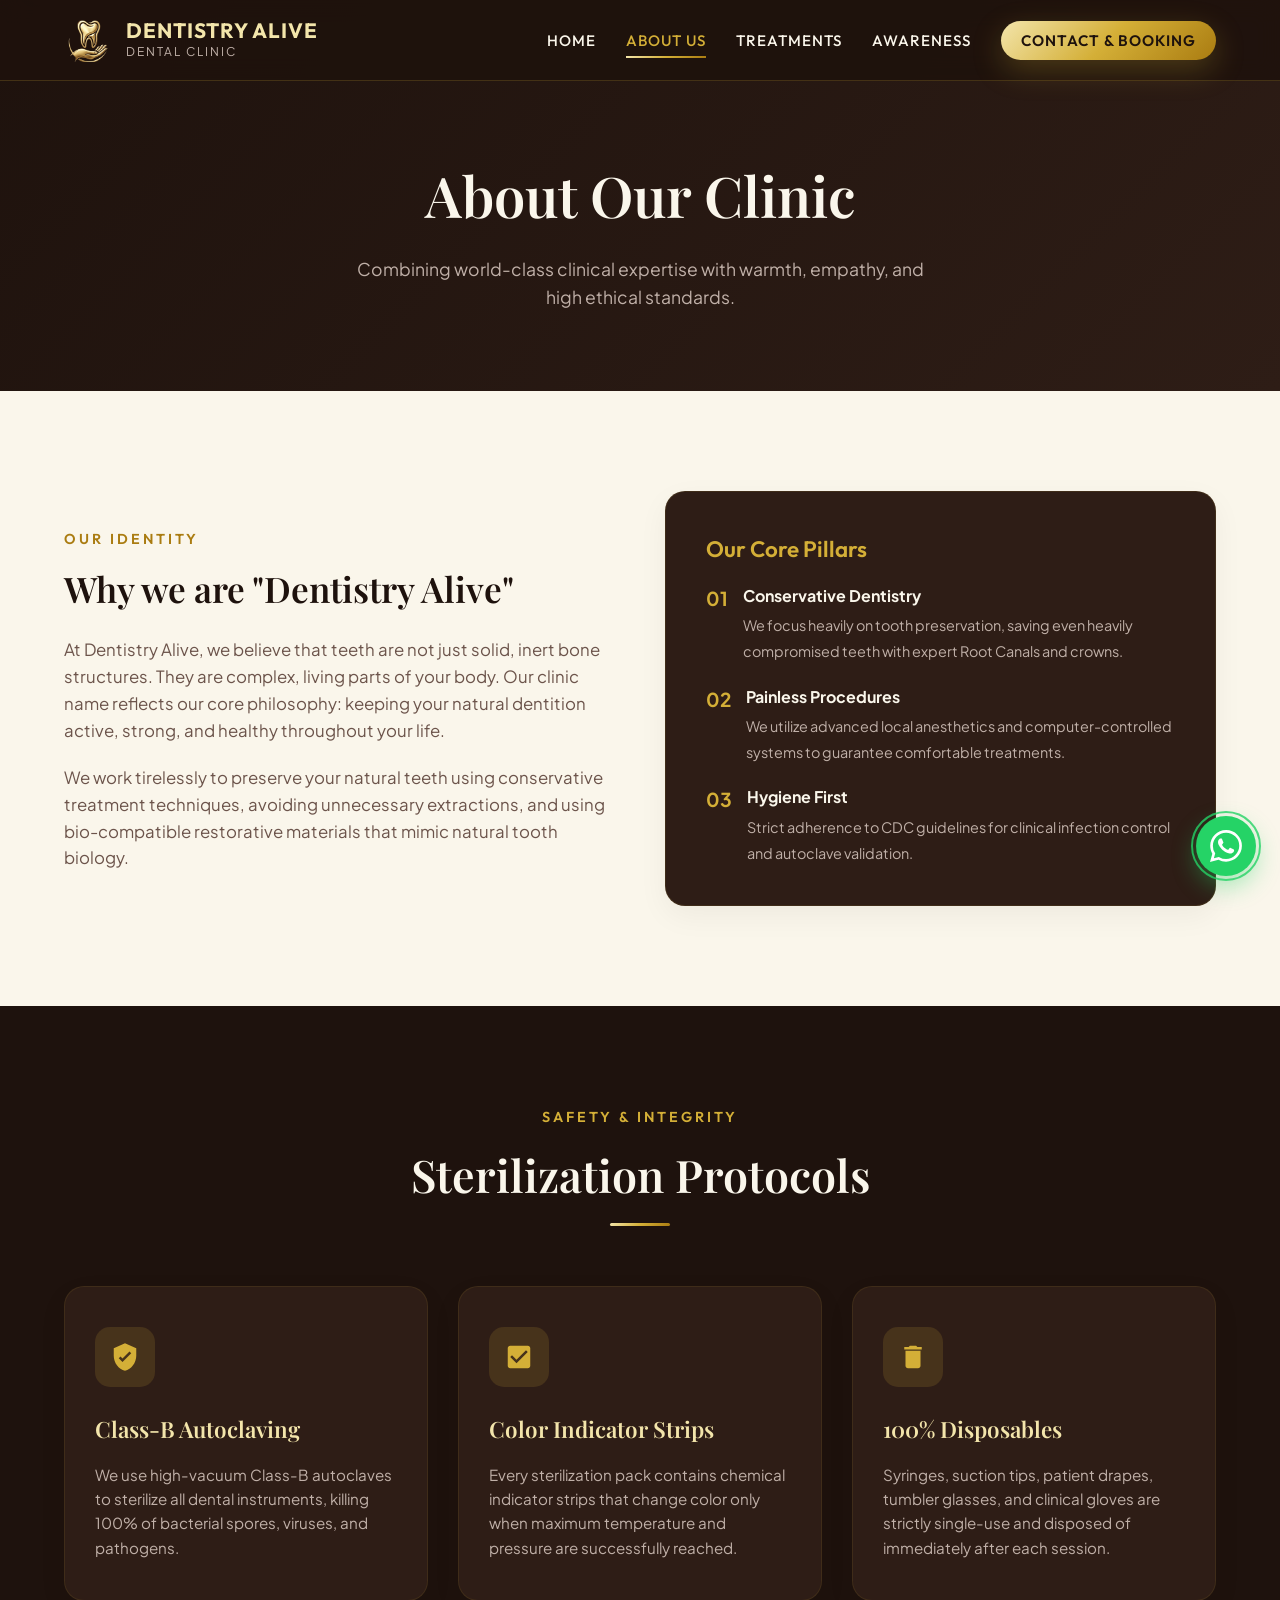
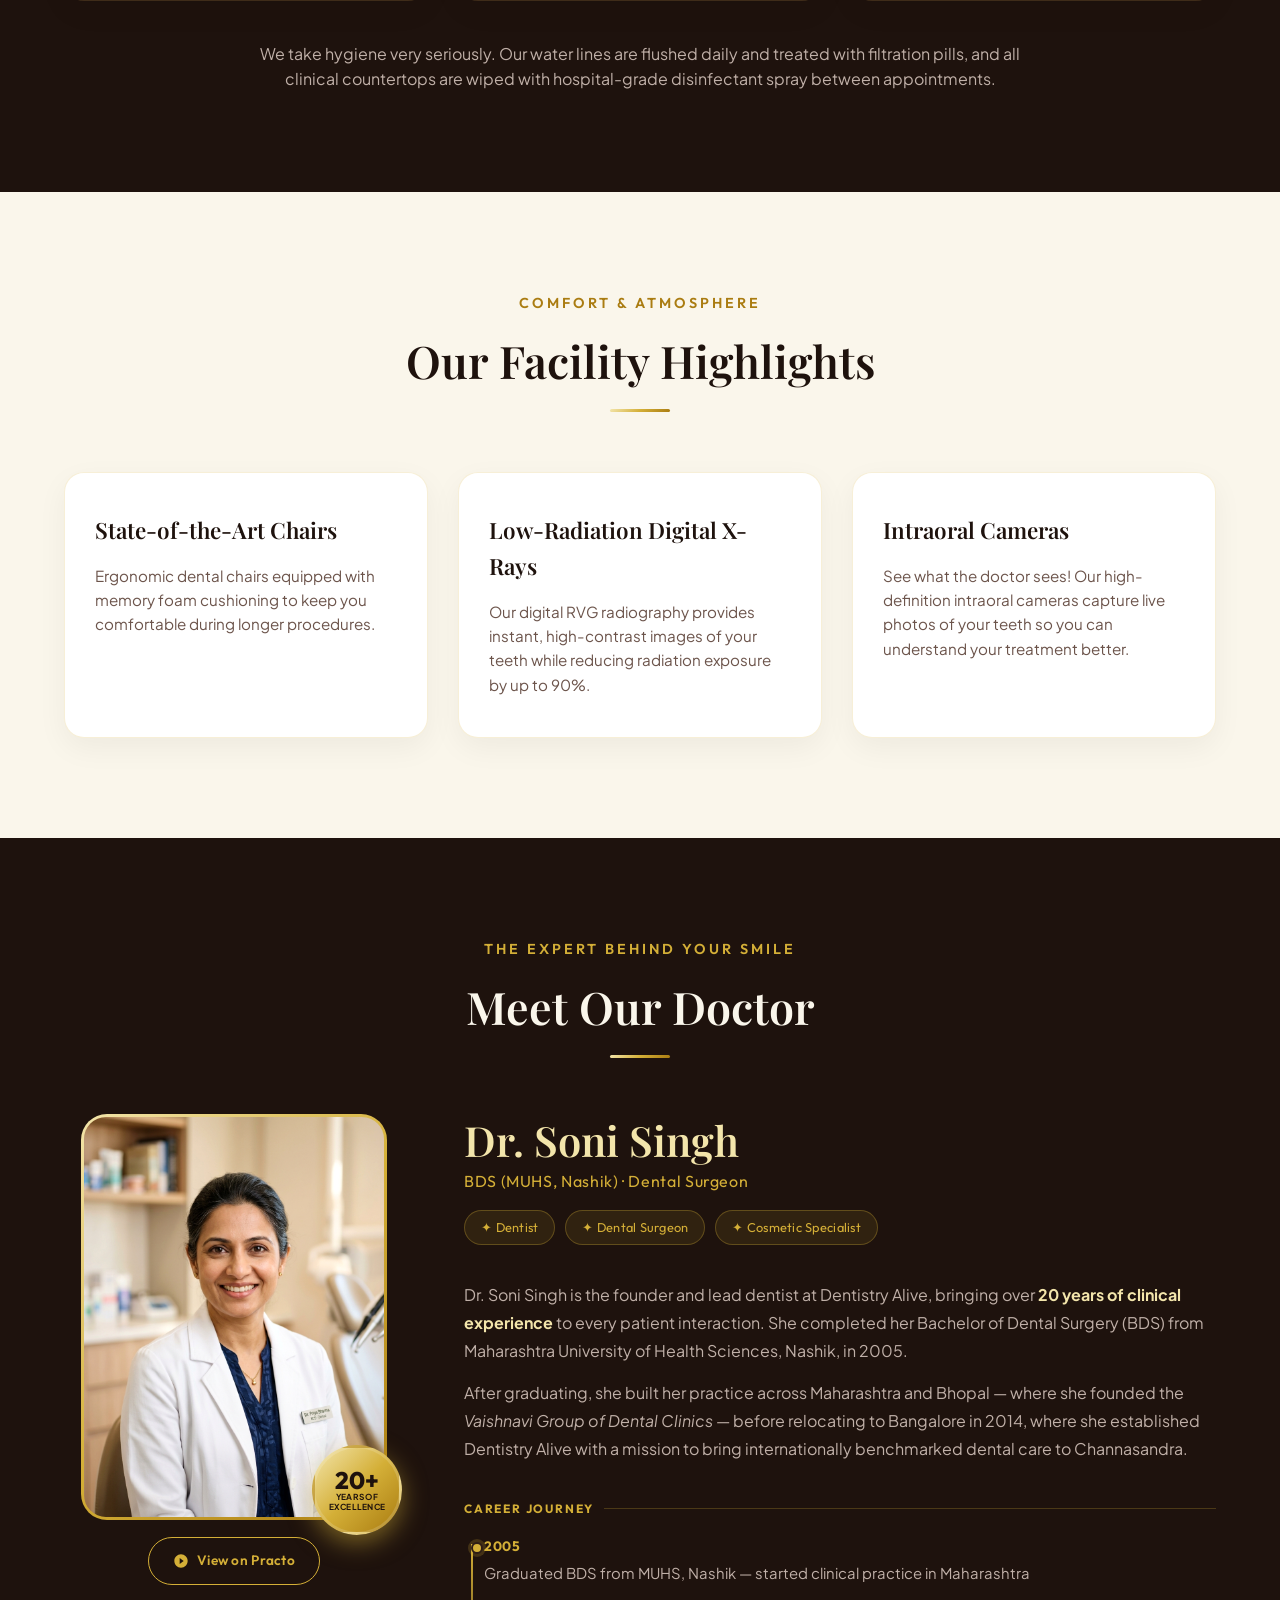
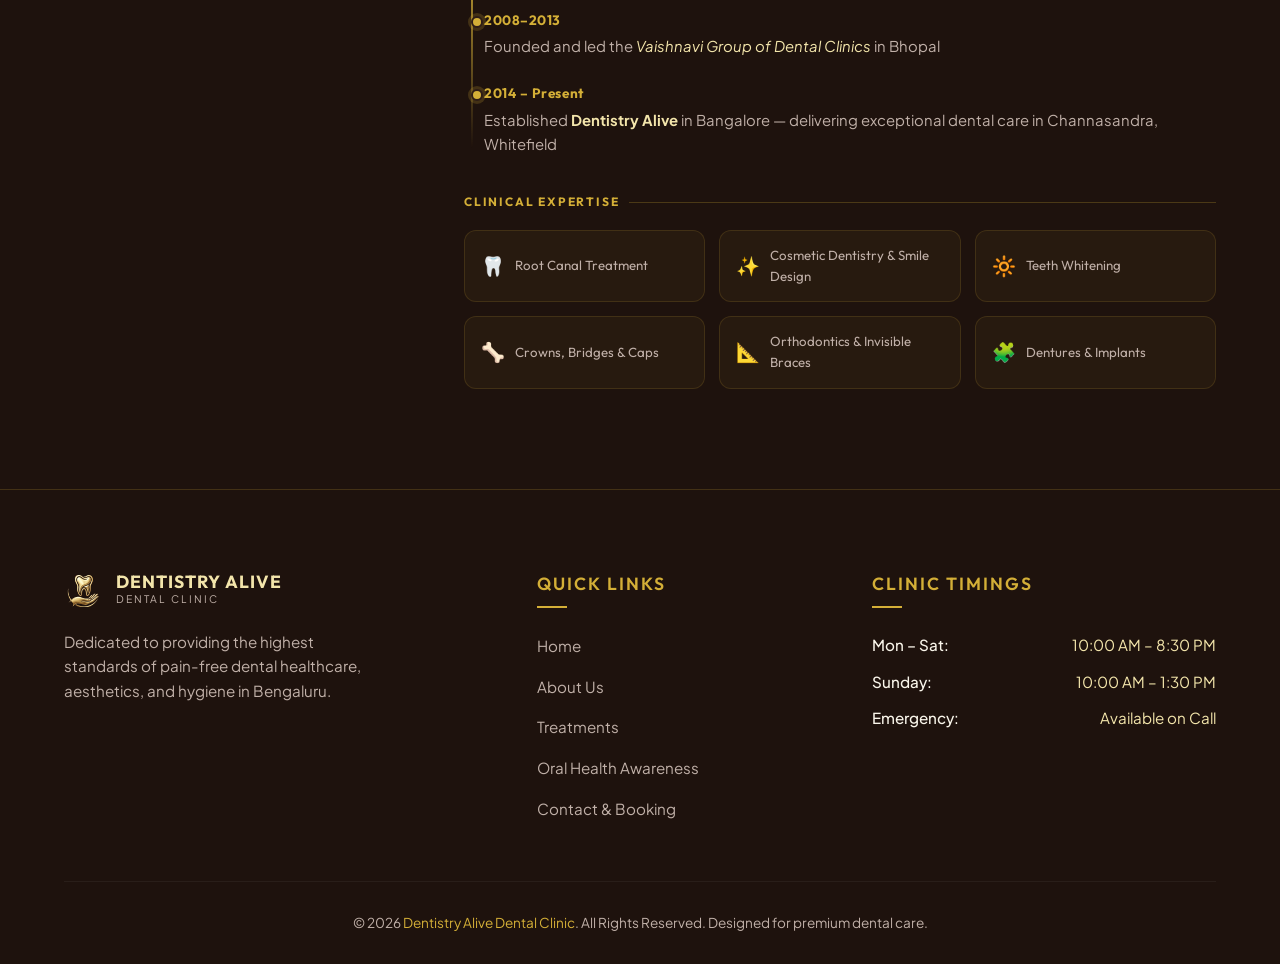
==== commit dbac0fcd: "feat: Add Dr. Soni Singh doctor profile section to About Us page - Add Meet Our Doctor section with " ====
--- a/about.html
+++ b/about.html
@@ -5,6 +5,9 @@
     <meta name="viewport" content="width=device-width, initial-scale=1.0">
     <title>About Us - Dentistry Alive Dental Clinic</title>
     <meta name="description" content="Learn more about Dentistry Alive Dental Clinic in Bengaluru. Discover our patient-centric values, top-notch sterilization protocols, and advanced technology.">
+    
+    <!-- Favicon -->
+    <link rel="icon" type="image/png" href="images/logo.png">
     
     <!-- CSS Stylesheets -->
     <link rel="stylesheet" href="css/style.css">
@@ -171,6 +174,108 @@
         </div>
     </section>
 
+    <!-- Meet the Doctor -->
+    <section class="section section-dark" id="doctor">
+        <div class="container">
+            <div class="section-title-wrapper reveal reveal-text">
+                <span class="section-subtitle">The Expert Behind Your Smile</span>
+                <h2 class="section-title">Meet Our Doctor</h2>
+            </div>
+
+            <div class="doctor-profile-card reveal">
+                <div class="doctor-photo-wrapper">
+                    <div class="doctor-photo-frame">
+                        <img src="images/dr_soni_singh.jpg" alt="Dr. Soni Singh - BDS, Dentist & Dental Surgeon" class="doctor-photo">
+                        <div class="doctor-badge">
+                            <span class="doctor-badge-years">20+</span>
+                            <span class="doctor-badge-label">Years of Excellence</span>
+                        </div>
+                    </div>
+                    <div class="doctor-practo-link">
+                        <a href="https://www.practo.com/bangalore/doctor/dr-soni-singh-dentist" target="_blank" rel="noopener noreferrer" class="btn-practo">
+                            <svg viewBox="0 0 24 24" width="16" height="16" fill="currentColor"><path d="M12 2C6.48 2 2 6.48 2 12s4.48 10 10 10 10-4.48 10-10S17.52 2 12 2zm-2 14.5v-9l6 4.5-6 4.5z"/></svg>
+                            View on Practo
+                        </a>
+                    </div>
+                </div>
+
+                <div class="doctor-info">
+                    <div class="doctor-name-block">
+                        <h3 class="doctor-name">Dr. Soni Singh</h3>
+                        <p class="doctor-degree">BDS (MUHS, Nashik) · Dental Surgeon</p>
+                        <div class="doctor-tags">
+                            <span class="doctor-tag">✦ Dentist</span>
+                            <span class="doctor-tag">✦ Dental Surgeon</span>
+                            <span class="doctor-tag">✦ Cosmetic Specialist</span>
+                        </div>
+                    </div>
+
+                    <div class="doctor-bio">
+                        <p>Dr. Soni Singh is the founder and lead dentist at Dentistry Alive, bringing over <strong>20 years of clinical experience</strong> to every patient interaction. She completed her Bachelor of Dental Surgery (BDS) from Maharashtra University of Health Sciences, Nashik, in 2005.</p>
+                        <p style="margin-top: 14px;">After graduating, she built her practice across Maharashtra and Bhopal — where she founded the <em>Vaishnavi Group of Dental Clinics</em> — before relocating to Bangalore in 2014, where she established Dentistry Alive with a mission to bring internationally benchmarked dental care to Channasandra.</p>
+                    </div>
+
+                    <div class="doctor-journey">
+                        <h4 class="doctor-section-label">Career Journey</h4>
+                        <div class="doctor-timeline">
+                            <div class="timeline-item">
+                                <div class="timeline-dot"></div>
+                                <div class="timeline-content">
+                                    <span class="timeline-year">2005</span>
+                                    <p>Graduated BDS from MUHS, Nashik — started clinical practice in Maharashtra</p>
+                                </div>
+                            </div>
+                            <div class="timeline-item">
+                                <div class="timeline-dot"></div>
+                                <div class="timeline-content">
+                                    <span class="timeline-year">2008–2013</span>
+                                    <p>Founded and led the <em>Vaishnavi Group of Dental Clinics</em> in Bhopal</p>
+                                </div>
+                            </div>
+                            <div class="timeline-item">
+                                <div class="timeline-dot"></div>
+                                <div class="timeline-content">
+                                    <span class="timeline-year">2014 – Present</span>
+                                    <p>Established <strong>Dentistry Alive</strong> in Bangalore — delivering exceptional dental care in Channasandra, Whitefield</p>
+                                </div>
+                            </div>
+                        </div>
+                    </div>
+
+                    <div class="doctor-specializations">
+                        <h4 class="doctor-section-label">Clinical Expertise</h4>
+                        <div class="spec-grid">
+                            <div class="spec-item">
+                                <span class="spec-icon">🦷</span>
+                                <span>Root Canal Treatment</span>
+                            </div>
+                            <div class="spec-item">
+                                <span class="spec-icon">✨</span>
+                                <span>Cosmetic Dentistry & Smile Design</span>
+                            </div>
+                            <div class="spec-item">
+                                <span class="spec-icon">🔆</span>
+                                <span>Teeth Whitening</span>
+                            </div>
+                            <div class="spec-item">
+                                <span class="spec-icon">🦴</span>
+                                <span>Crowns, Bridges & Caps</span>
+                            </div>
+                            <div class="spec-item">
+                                <span class="spec-icon">📐</span>
+                                <span>Orthodontics & Invisible Braces</span>
+                            </div>
+                            <div class="spec-item">
+                                <span class="spec-icon">🧩</span>
+                                <span>Dentures & Implants</span>
+                            </div>
+                        </div>
+                    </div>
+                </div>
+            </div>
+        </div>
+    </section>
+
     <!-- Footer -->
     <footer>
         <div class="container">
--- a/css/style.css
+++ b/css/style.css
@@ -1580,3 +1580,320 @@
     transform: translate(0) scale(1);
     filter: blur(0);
 }
+
+/* =============================================
+   DOCTOR PROFILE SECTION
+   ============================================= */
+
+.doctor-profile-card {
+    display: grid;
+    grid-template-columns: 340px 1fr;
+    gap: 60px;
+    align-items: start;
+    margin-top: 50px;
+}
+
+/* Photo Column */
+.doctor-photo-wrapper {
+    display: flex;
+    flex-direction: column;
+    align-items: center;
+    gap: 20px;
+    position: sticky;
+    top: 100px;
+}
+
+.doctor-photo-frame {
+    position: relative;
+    width: 100%;
+    max-width: 300px;
+    border-radius: 24px;
+    overflow: visible;
+}
+
+.doctor-photo-frame::before {
+    content: '';
+    position: absolute;
+    inset: -3px;
+    border-radius: 26px;
+    background: var(--accent-gold-gradient);
+    z-index: 0;
+}
+
+.doctor-photo {
+    position: relative;
+    z-index: 1;
+    width: 100%;
+    display: block;
+    border-radius: 22px;
+    object-fit: cover;
+    aspect-ratio: 3/4;
+    filter: brightness(1.02) contrast(1.02);
+}
+
+.doctor-badge {
+    position: absolute;
+    bottom: -18px;
+    right: -18px;
+    z-index: 2;
+    background: var(--accent-gold-gradient);
+    border-radius: 50%;
+    width: 90px;
+    height: 90px;
+    display: flex;
+    flex-direction: column;
+    align-items: center;
+    justify-content: center;
+    text-align: center;
+    box-shadow: 0 8px 25px rgba(212,175,55,0.5);
+    border: 3px solid rgba(255,255,255,0.15);
+}
+
+.doctor-badge-years {
+    font-size: 1.5rem;
+    font-weight: 800;
+    font-family: var(--font-accent);
+    color: var(--primary-dark);
+    line-height: 1;
+}
+
+.doctor-badge-label {
+    font-size: 0.52rem;
+    font-weight: 700;
+    color: var(--primary-dark);
+    text-transform: uppercase;
+    letter-spacing: 0.03em;
+    line-height: 1.2;
+    text-align: center;
+    padding: 0 4px;
+}
+
+.btn-practo {
+    display: inline-flex;
+    align-items: center;
+    gap: 8px;
+    padding: 12px 24px;
+    border-radius: 50px;
+    border: 1.5px solid var(--accent-gold);
+    color: var(--accent-gold);
+    font-family: var(--font-accent);
+    font-size: 0.85rem;
+    font-weight: 600;
+    text-decoration: none;
+    letter-spacing: 0.02em;
+    transition: var(--transition-smooth);
+    background: transparent;
+}
+
+.btn-practo:hover {
+    background: var(--accent-gold);
+    color: var(--primary-dark);
+    box-shadow: var(--shadow-gold);
+    transform: translateY(-2px);
+}
+
+/* Info Column */
+.doctor-info {
+    display: flex;
+    flex-direction: column;
+    gap: 36px;
+}
+
+.doctor-name {
+    font-family: var(--font-heading);
+    font-size: 2.6rem;
+    color: var(--accent-gold-light);
+    margin-bottom: 6px;
+    line-height: 1.1;
+}
+
+.doctor-degree {
+    font-family: var(--font-accent);
+    font-size: 1rem;
+    color: var(--accent-gold);
+    letter-spacing: 0.04em;
+    margin-bottom: 16px;
+}
+
+.doctor-tags {
+    display: flex;
+    flex-wrap: wrap;
+    gap: 10px;
+}
+
+.doctor-tag {
+    display: inline-block;
+    padding: 6px 16px;
+    background: rgba(212, 175, 55, 0.1);
+    border: 1px solid rgba(212, 175, 55, 0.3);
+    border-radius: 50px;
+    font-family: var(--font-accent);
+    font-size: 0.8rem;
+    color: var(--accent-gold);
+    letter-spacing: 0.02em;
+}
+
+.doctor-bio p {
+    font-size: 1rem;
+    color: var(--text-muted-light);
+    line-height: 1.75;
+}
+
+.doctor-bio strong {
+    color: var(--accent-gold-light);
+}
+
+.doctor-section-label {
+    font-family: var(--font-accent);
+    font-size: 0.75rem;
+    font-weight: 700;
+    text-transform: uppercase;
+    letter-spacing: 0.15em;
+    color: var(--accent-gold);
+    margin-bottom: 18px;
+    display: flex;
+    align-items: center;
+    gap: 10px;
+}
+
+.doctor-section-label::after {
+    content: '';
+    flex: 1;
+    height: 1px;
+    background: rgba(212, 175, 55, 0.25);
+}
+
+/* Timeline */
+.doctor-timeline {
+    display: flex;
+    flex-direction: column;
+    gap: 0;
+    position: relative;
+    padding-left: 20px;
+}
+
+.doctor-timeline::before {
+    content: '';
+    position: absolute;
+    left: 7px;
+    top: 8px;
+    bottom: 8px;
+    width: 2px;
+    background: linear-gradient(to bottom, var(--accent-gold), transparent);
+}
+
+.timeline-item {
+    display: flex;
+    gap: 20px;
+    align-items: flex-start;
+    padding-bottom: 24px;
+    position: relative;
+}
+
+.timeline-item:last-child {
+    padding-bottom: 0;
+}
+
+.timeline-dot {
+    position: absolute;
+    left: -13px;
+    top: 6px;
+    width: 12px;
+    height: 12px;
+    border-radius: 50%;
+    background: var(--accent-gold);
+    border: 2px solid var(--primary-mid);
+    box-shadow: 0 0 0 3px rgba(212, 175, 55, 0.2);
+    flex-shrink: 0;
+}
+
+.timeline-content {
+    display: flex;
+    flex-direction: column;
+    gap: 4px;
+}
+
+.timeline-year {
+    font-family: var(--font-accent);
+    font-size: 0.85rem;
+    font-weight: 700;
+    color: var(--accent-gold);
+    letter-spacing: 0.04em;
+}
+
+.timeline-content p {
+    font-size: 0.93rem;
+    color: var(--text-muted-light);
+    line-height: 1.6;
+}
+
+.timeline-content em {
+    color: var(--accent-gold-light);
+    font-style: italic;
+}
+
+.timeline-content strong {
+    color: var(--accent-gold-light);
+}
+
+/* Specializations Grid */
+.spec-grid {
+    display: grid;
+    grid-template-columns: repeat(3, 1fr);
+    gap: 14px;
+}
+
+.spec-item {
+    display: flex;
+    align-items: center;
+    gap: 10px;
+    padding: 14px 16px;
+    background: rgba(212, 175, 55, 0.05);
+    border: 1px solid rgba(212, 175, 55, 0.15);
+    border-radius: 12px;
+    font-family: var(--font-accent);
+    font-size: 0.83rem;
+    color: var(--text-muted-light);
+    transition: var(--transition-smooth);
+    cursor: default;
+}
+
+.spec-item:hover {
+    background: rgba(212, 175, 55, 0.12);
+    border-color: rgba(212, 175, 55, 0.4);
+    color: var(--text-light);
+    transform: translateY(-2px);
+}
+
+.spec-icon {
+    font-size: 1.2rem;
+    flex-shrink: 0;
+}
+
+/* Responsive */
+@media (max-width: 900px) {
+    .doctor-profile-card {
+        grid-template-columns: 1fr;
+        gap: 40px;
+    }
+
+    .doctor-photo-wrapper {
+        position: static;
+        max-width: 280px;
+        margin: 0 auto;
+    }
+
+    .spec-grid {
+        grid-template-columns: repeat(2, 1fr);
+    }
+
+    .doctor-name {
+        font-size: 2rem;
+    }
+}
+
+@media (max-width: 500px) {
+    .spec-grid {
+        grid-template-columns: 1fr;
+    }
+}
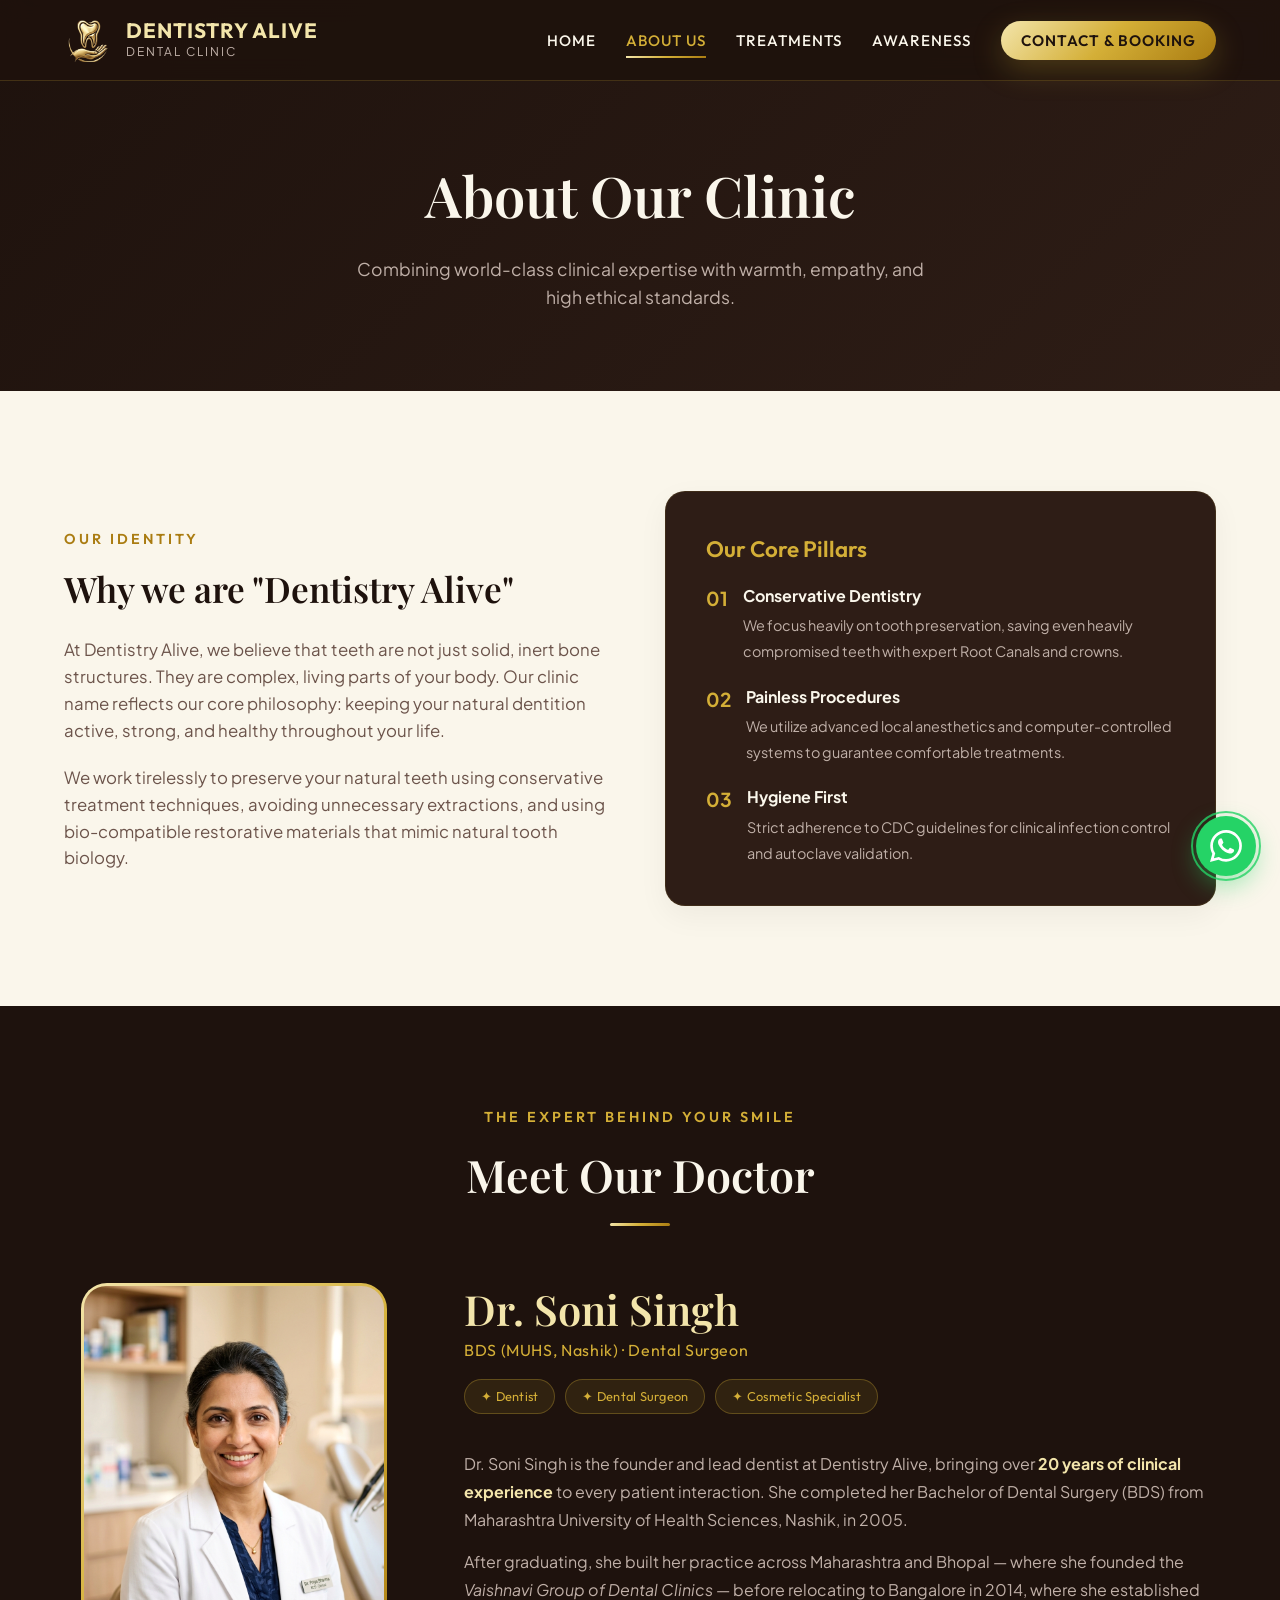
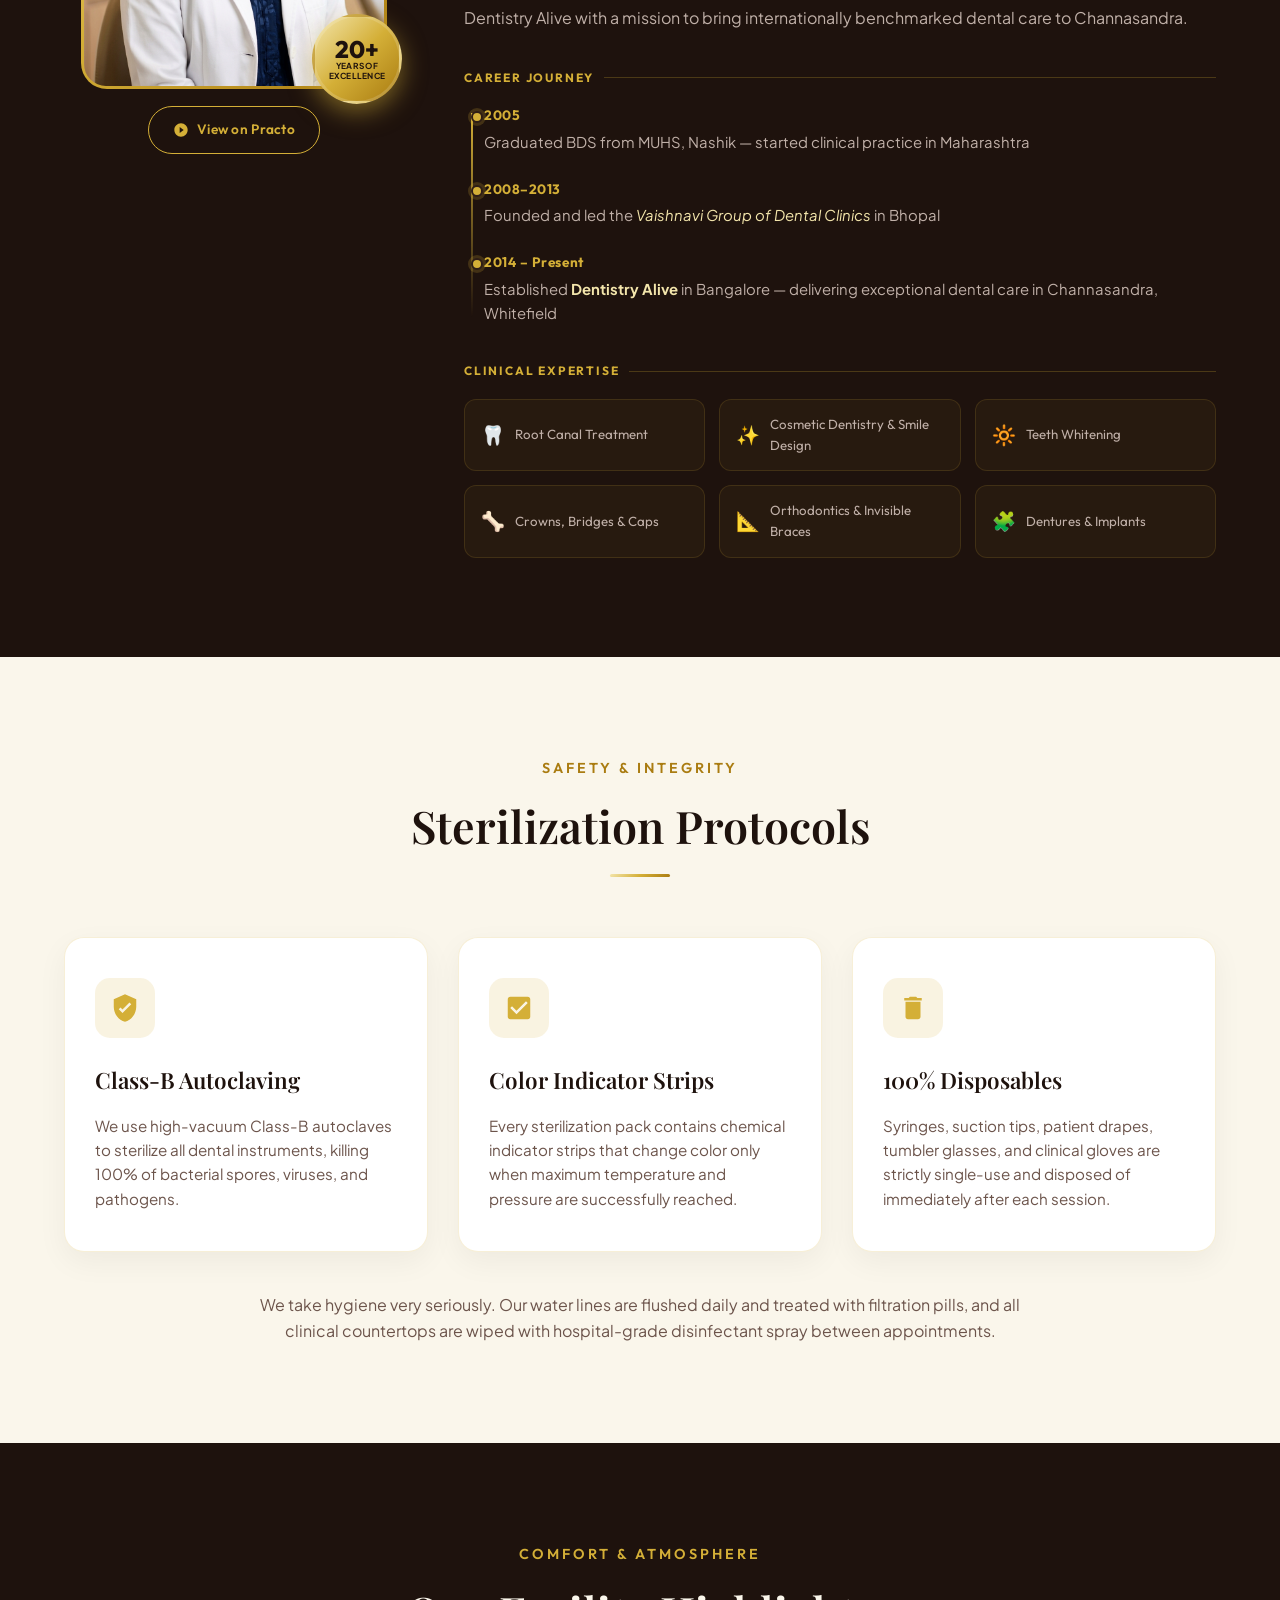
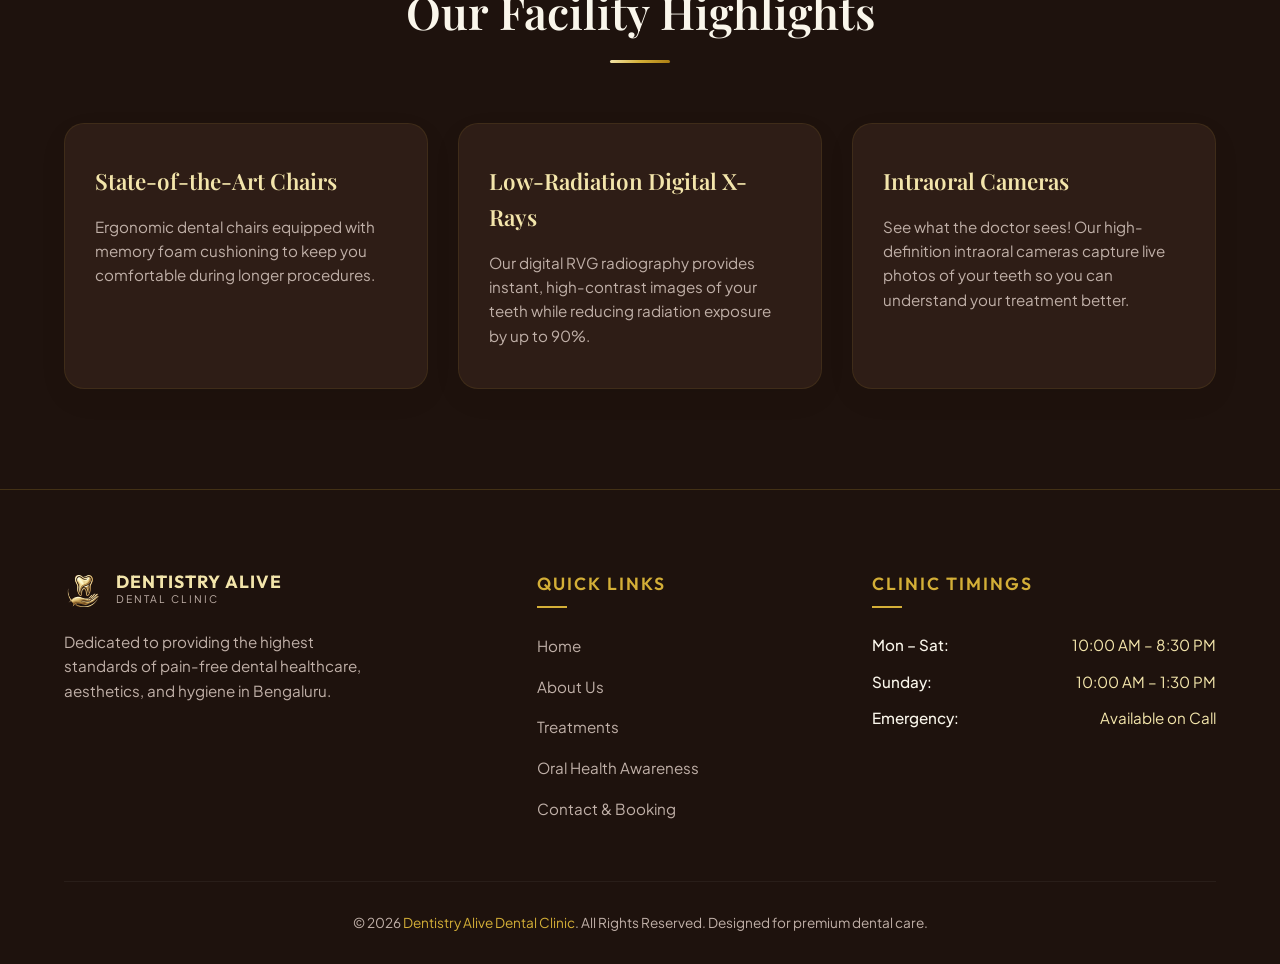
==== commit 5d79550d: "fix: Move Meet the Doctor section above Sterilization Protocols" ====
--- a/about.html
+++ b/about.html
@@ -98,82 +98,6 @@
         </div>
     </section>
 
-    <!-- Sterilization & Hygiene Protocol -->
-    <section class="section section-dark">
-        <div class="container">
-            <div class="section-title-wrapper reveal reveal-text">
-                <span class="section-subtitle">Safety & Integrity</span>
-                <h2 class="section-title">Sterilization Protocols</h2>
-            </div>
-            
-            <div class="grid-3">
-                <div class="card card-dark reveal reveal-photo">
-                    <div class="card-icon" style="background: rgba(212,175,55,0.15)">
-                        <!-- Autoclave / Shield Icon -->
-                        <svg viewBox="0 0 24 24" xmlns="http://www.w3.org/2000/svg">
-                            <path d="M12 1L3 5v6c0 5.55 3.84 10.74 9 12 5.16-1.26 9-6.45 9-12V5l-9-4zm-2 15l-3-3 1.41-1.41L10 13.17l5.59-5.59L17 9l-7 7z" fill="var(--accent-gold)"/>
-                        </svg>
-                    </div>
-                    <h3 class="card-title" style="color: var(--accent-gold-light);">Class-B Autoclaving</h3>
-                    <p class="card-desc">We use high-vacuum Class-B autoclaves to sterilize all dental instruments, killing 100% of bacterial spores, viruses, and pathogens.</p>
-                </div>
-
-                <div class="card card-dark reveal reveal-photo">
-                    <div class="card-icon" style="background: rgba(212,175,55,0.15)">
-                        <!-- Chemical strip / check icon -->
-                        <svg viewBox="0 0 24 24" xmlns="http://www.w3.org/2000/svg">
-                            <path d="M19 3H5c-1.1 0-2 .9-2 2v14c0 1.1.9 2 2 2h14c1.1 0 2-.9 2-2V5c0-1.1-.9-2-2-2zm-9 14l-5-5 1.41-1.41L10 14.17l7.59-7.59L19 8l-9 9z" fill="var(--accent-gold)"/>
-                        </svg>
-                    </div>
-                    <h3 class="card-title" style="color: var(--accent-gold-light);">Color Indicator Strips</h3>
-                    <p class="card-desc">Every sterilization pack contains chemical indicator strips that change color only when maximum temperature and pressure are successfully reached.</p>
-                </div>
-
-                <div class="card card-dark reveal reveal-photo">
-                    <div class="card-icon" style="background: rgba(212,175,55,0.15)">
-                        <!-- Trash/Disposable Icon -->
-                        <svg viewBox="0 0 24 24" xmlns="http://www.w3.org/2000/svg">
-                            <path d="M6 19c0 1.1.9 2 2 2h8c1.1 0 2-.9 2-2V7H6v12zM19 4h-3.5l-1-1h-5l-1 1H5v2h14V4z" fill="var(--accent-gold)"/>
-                        </svg>
-                    </div>
-                    <h3 class="card-title" style="color: var(--accent-gold-light);">100% Disposables</h3>
-                    <p class="card-desc">Syringes, suction tips, patient drapes, tumbler glasses, and clinical gloves are strictly single-use and disposed of immediately after each session.</p>
-                </div>
-            </div>
-            
-            <p style="text-align: center; margin-top: 40px; color: var(--text-muted-light); max-width: 800px; margin-left: auto; margin-right: auto;">
-                We take hygiene very seriously. Our water lines are flushed daily and treated with filtration pills, and all clinical countertops are wiped with hospital-grade disinfectant spray between appointments.
-            </p>
-        </div>
-    </section>
-
-    <!-- Clinic Environment / Facilities -->
-    <section class="section section-light">
-        <div class="container">
-            <div class="section-title-wrapper reveal reveal-text">
-                <span class="section-subtitle">Comfort & Atmosphere</span>
-                <h2 class="section-title">Our Facility Highlights</h2>
-            </div>
-            
-            <div class="grid-3">
-                <div class="card reveal reveal-photo">
-                    <h3 class="card-title">State-of-the-Art Chairs</h3>
-                    <p class="card-desc">Ergonomic dental chairs equipped with memory foam cushioning to keep you comfortable during longer procedures.</p>
-                </div>
-                
-                <div class="card reveal reveal-photo">
-                    <h3 class="card-title">Low-Radiation Digital X-Rays</h3>
-                    <p class="card-desc">Our digital RVG radiography provides instant, high-contrast images of your teeth while reducing radiation exposure by up to 90%.</p>
-                </div>
-                
-                <div class="card reveal reveal-photo">
-                    <h3 class="card-title">Intraoral Cameras</h3>
-                    <p class="card-desc">See what the doctor sees! Our high-definition intraoral cameras capture live photos of your teeth so you can understand your treatment better.</p>
-                </div>
-            </div>
-        </div>
-    </section>
-
     <!-- Meet the Doctor -->
     <section class="section section-dark" id="doctor">
         <div class="container">
@@ -271,6 +195,82 @@
                             </div>
                         </div>
                     </div>
+                </div>
+            </div>
+        </div>
+    </section>
+
+    <!-- Sterilization & Hygiene Protocol -->
+    <section class="section section-light">
+        <div class="container">
+            <div class="section-title-wrapper reveal reveal-text">
+                <span class="section-subtitle" style="color: var(--accent-gold-dark);">Safety & Integrity</span>
+                <h2 class="section-title" style="color: var(--primary-dark);">Sterilization Protocols</h2>
+            </div>
+            
+            <div class="grid-3">
+                <div class="card reveal reveal-photo">
+                    <div class="card-icon" style="background: rgba(212,175,55,0.15)">
+                        <!-- Autoclave / Shield Icon -->
+                        <svg viewBox="0 0 24 24" xmlns="http://www.w3.org/2000/svg">
+                            <path d="M12 1L3 5v6c0 5.55 3.84 10.74 9 12 5.16-1.26 9-6.45 9-12V5l-9-4zm-2 15l-3-3 1.41-1.41L10 13.17l5.59-5.59L17 9l-7 7z" fill="var(--accent-gold)"/>
+                        </svg>
+                    </div>
+                    <h3 class="card-title" style="color: var(--primary-dark);">Class-B Autoclaving</h3>
+                    <p class="card-desc" style="color: var(--text-muted-dark);">We use high-vacuum Class-B autoclaves to sterilize all dental instruments, killing 100% of bacterial spores, viruses, and pathogens.</p>
+                </div>
+
+                <div class="card reveal reveal-photo">
+                    <div class="card-icon" style="background: rgba(212,175,55,0.15)">
+                        <!-- Chemical strip / check icon -->
+                        <svg viewBox="0 0 24 24" xmlns="http://www.w3.org/2000/svg">
+                            <path d="M19 3H5c-1.1 0-2 .9-2 2v14c0 1.1.9 2 2 2h14c1.1 0 2-.9 2-2V5c0-1.1-.9-2-2-2zm-9 14l-5-5 1.41-1.41L10 14.17l7.59-7.59L19 8l-9 9z" fill="var(--accent-gold)"/>
+                        </svg>
+                    </div>
+                    <h3 class="card-title" style="color: var(--primary-dark);">Color Indicator Strips</h3>
+                    <p class="card-desc" style="color: var(--text-muted-dark);">Every sterilization pack contains chemical indicator strips that change color only when maximum temperature and pressure are successfully reached.</p>
+                </div>
+
+                <div class="card reveal reveal-photo">
+                    <div class="card-icon" style="background: rgba(212,175,55,0.15)">
+                        <!-- Trash/Disposable Icon -->
+                        <svg viewBox="0 0 24 24" xmlns="http://www.w3.org/2000/svg">
+                            <path d="M6 19c0 1.1.9 2 2 2h8c1.1 0 2-.9 2-2V7H6v12zM19 4h-3.5l-1-1h-5l-1 1H5v2h14V4z" fill="var(--accent-gold)"/>
+                        </svg>
+                    </div>
+                    <h3 class="card-title" style="color: var(--primary-dark);">100% Disposables</h3>
+                    <p class="card-desc" style="color: var(--text-muted-dark);">Syringes, suction tips, patient drapes, tumbler glasses, and clinical gloves are strictly single-use and disposed of immediately after each session.</p>
+                </div>
+            </div>
+            
+            <p style="text-align: center; margin-top: 40px; color: var(--text-muted-dark); max-width: 800px; margin-left: auto; margin-right: auto;">
+                We take hygiene very seriously. Our water lines are flushed daily and treated with filtration pills, and all clinical countertops are wiped with hospital-grade disinfectant spray between appointments.
+            </p>
+        </div>
+    </section>
+
+    <!-- Clinic Environment / Facilities -->
+    <section class="section section-dark">
+        <div class="container">
+            <div class="section-title-wrapper reveal reveal-text">
+                <span class="section-subtitle">Comfort & Atmosphere</span>
+                <h2 class="section-title">Our Facility Highlights</h2>
+            </div>
+            
+            <div class="grid-3">
+                <div class="card card-dark reveal reveal-photo">
+                    <h3 class="card-title" style="color: var(--accent-gold-light);">State-of-the-Art Chairs</h3>
+                    <p class="card-desc">Ergonomic dental chairs equipped with memory foam cushioning to keep you comfortable during longer procedures.</p>
+                </div>
+                
+                <div class="card card-dark reveal reveal-photo">
+                    <h3 class="card-title" style="color: var(--accent-gold-light);">Low-Radiation Digital X-Rays</h3>
+                    <p class="card-desc">Our digital RVG radiography provides instant, high-contrast images of your teeth while reducing radiation exposure by up to 90%.</p>
+                </div>
+                
+                <div class="card card-dark reveal reveal-photo">
+                    <h3 class="card-title" style="color: var(--accent-gold-light);">Intraoral Cameras</h3>
+                    <p class="card-desc">See what the doctor sees! Our high-definition intraoral cameras capture live photos of your teeth so you can understand your treatment better.</p>
                 </div>
             </div>
         </div>
